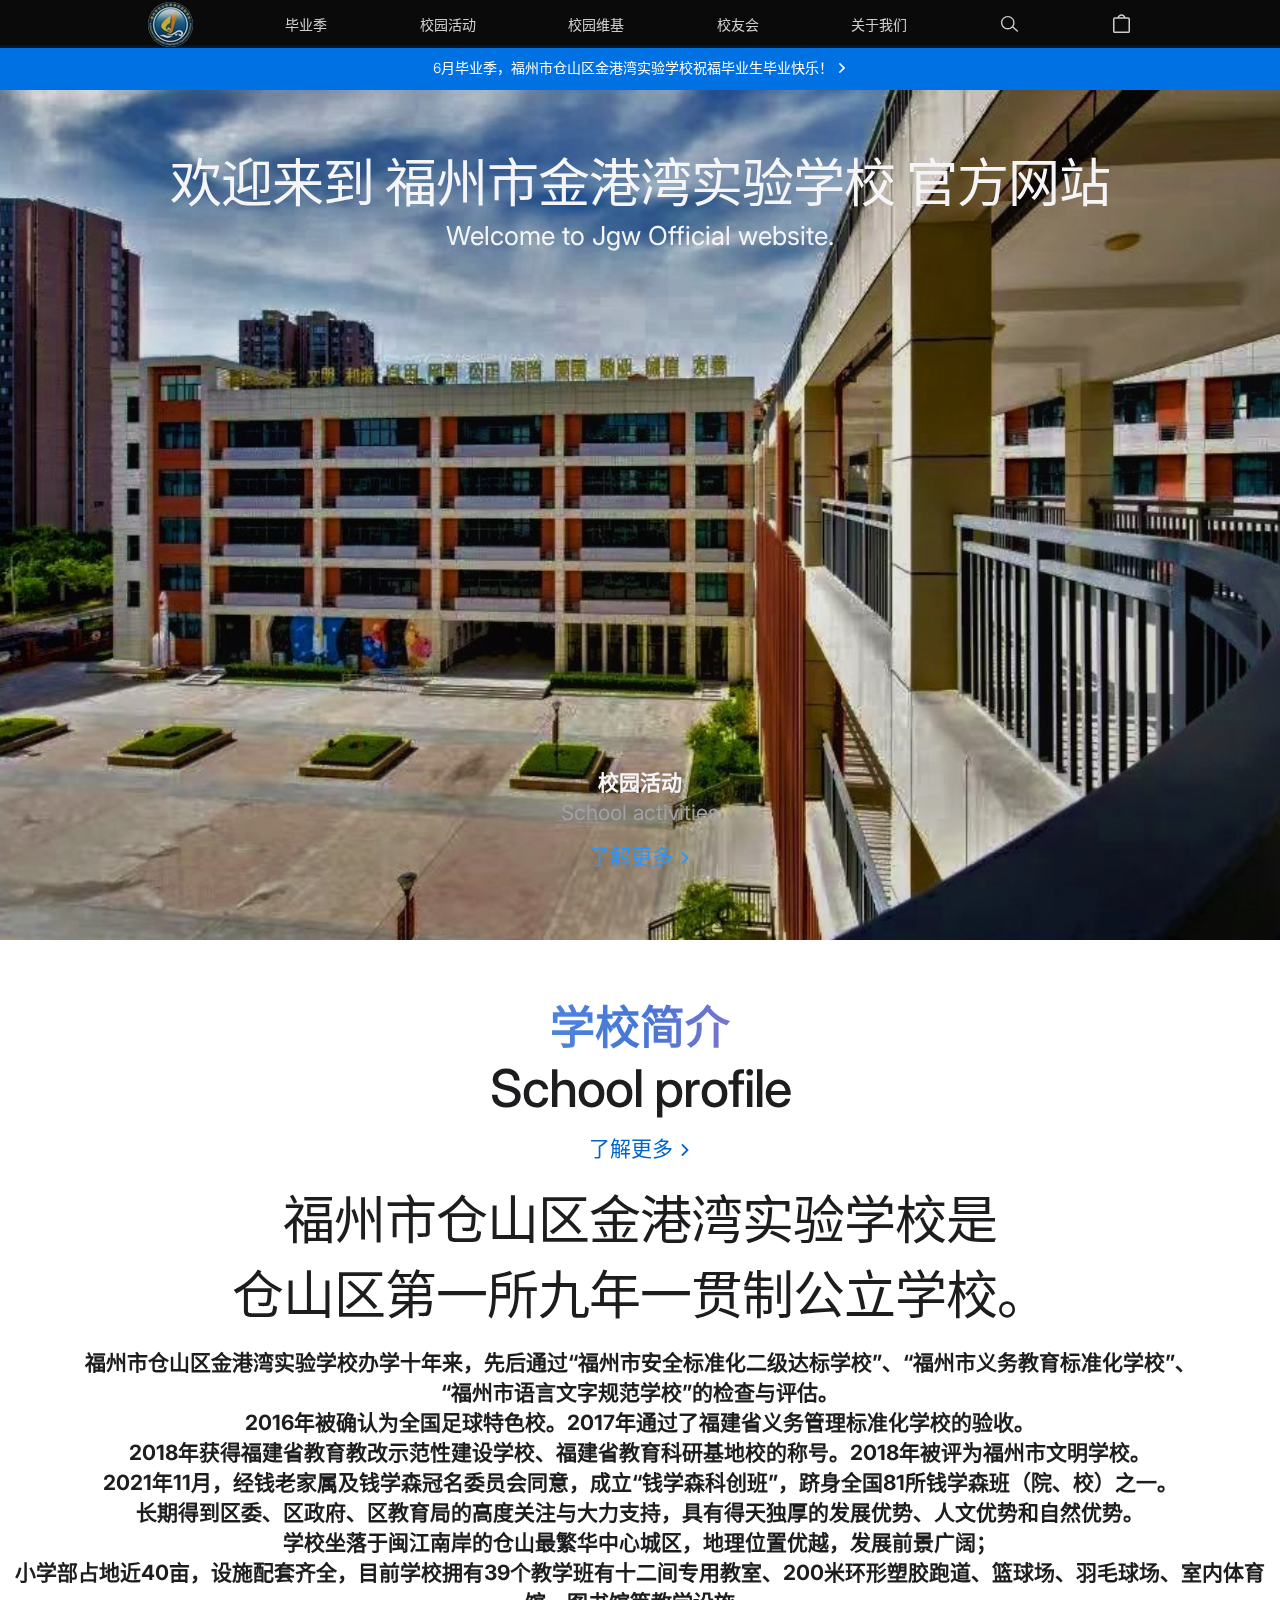
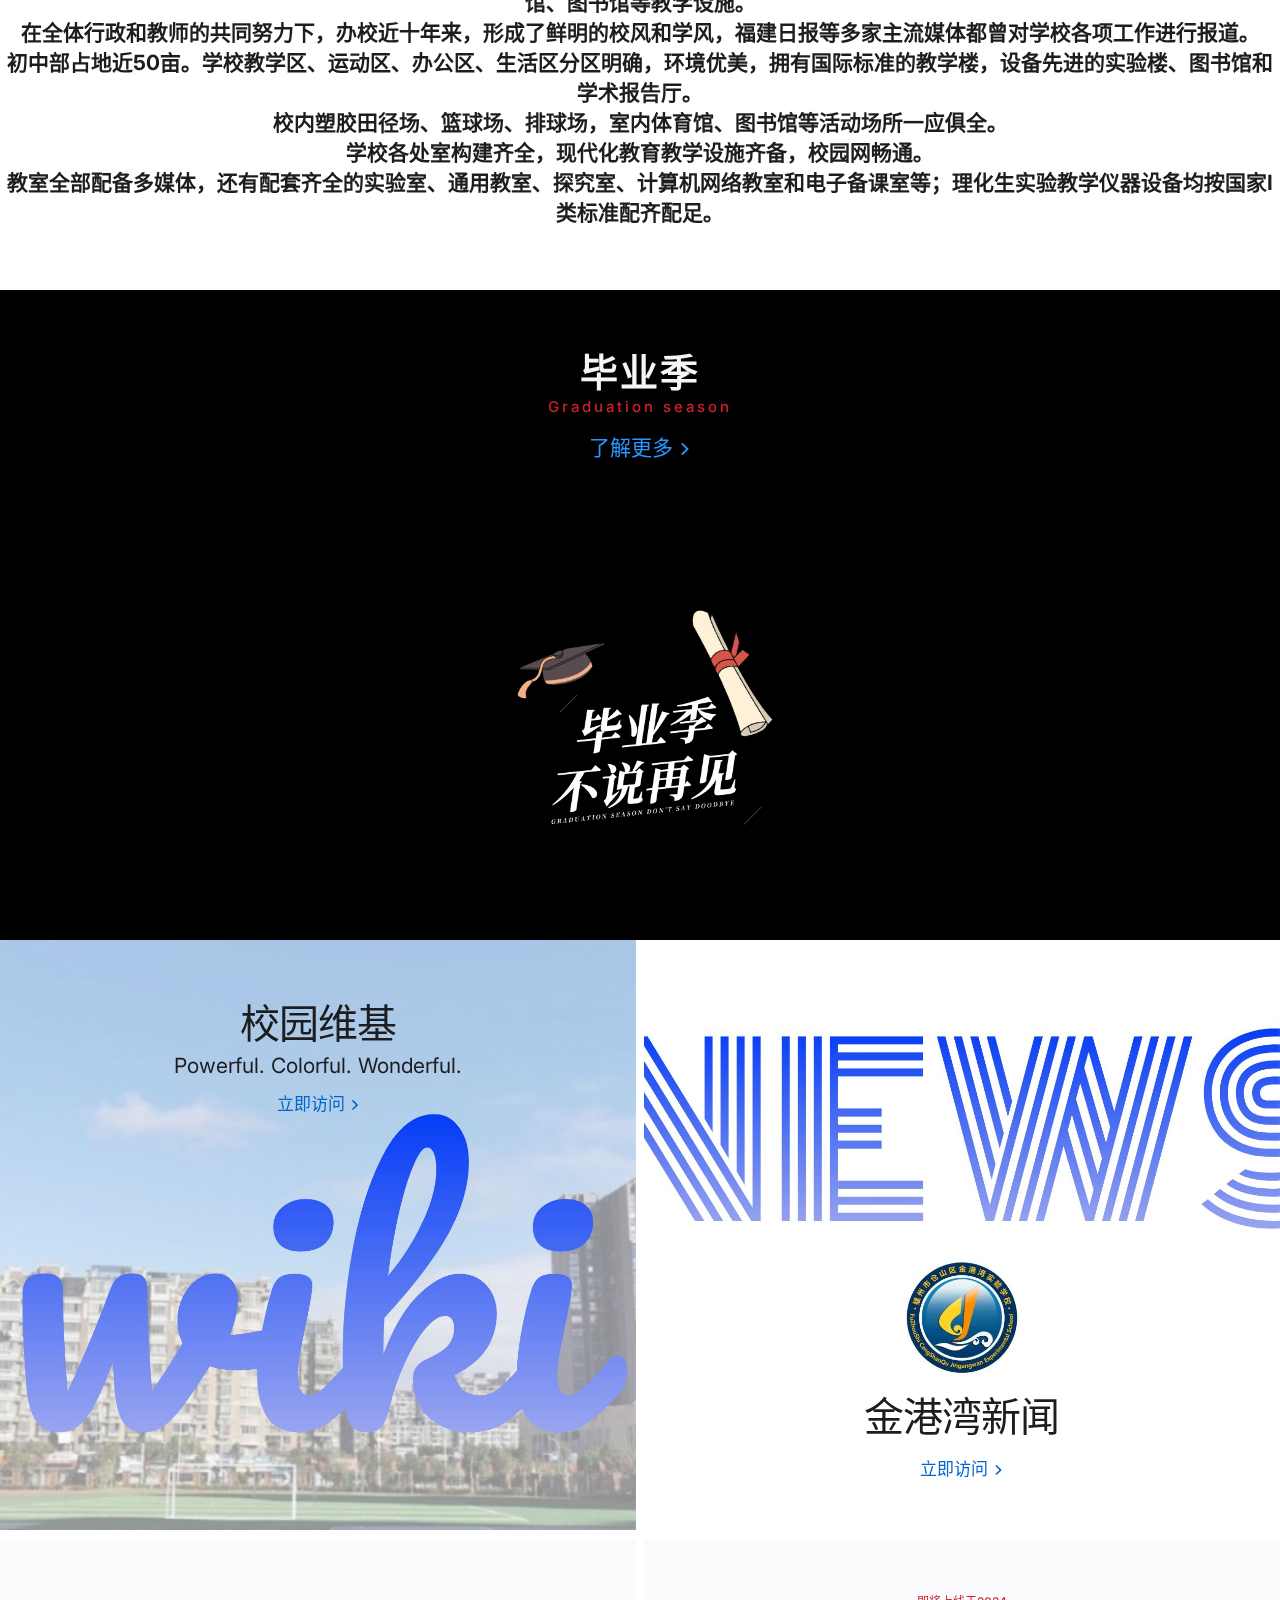
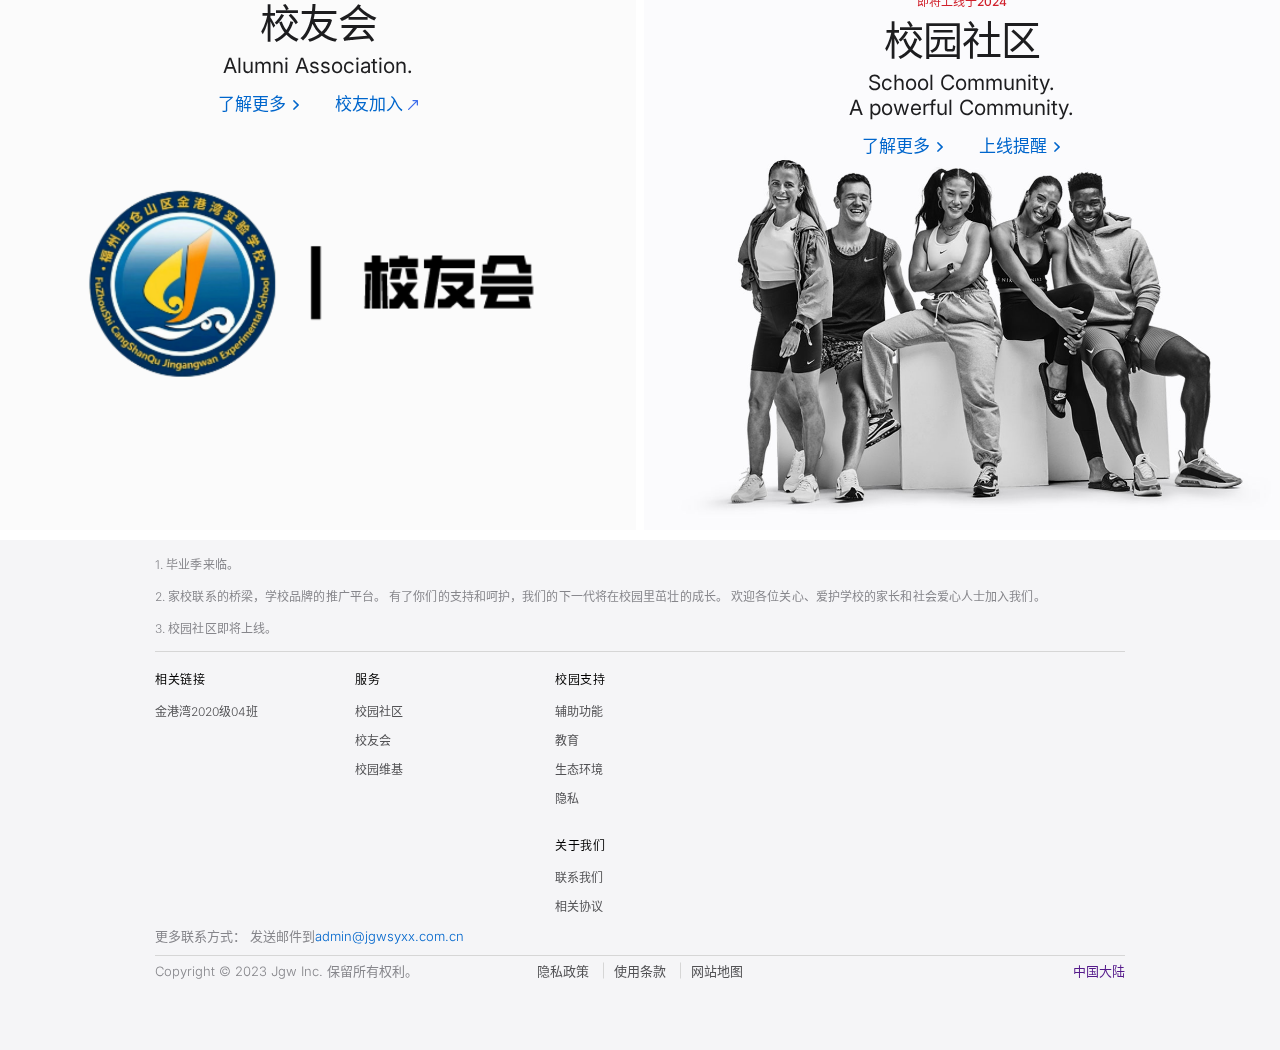
==== index.html @ 673ab04c "Update index.html" ====
<!DOCTYPE html>
<html lang="zh-cn">
  <head>
    <meta charset="UTF-8" />
    <meta http-equiv="X-UA-Compatible" content="IE=edge" />
    <meta name="viewport" content="width=device-width, initial-scale=1.0" />
    <link href="https://fonts.googleapis.com/css2?family=Roboto:wght@300;400;500;700&display=swap" rel="stylesheet"/>
    <link rel="preconnect" href="https://fonts.gstatic.com">
    <link href="https://fonts.googleapis.com/css2?family=Inter:wght@300;400&display=swap" rel="stylesheet">
    <link rel="stylesheet" href="dhl/style.css">
    <link rel="stylesheet" href="style.css" />
    <!-- 导航栏的css -->
    <link rel="stylesheet" href="style1.css">
    <title>福州市金港湾实验学校（中国大陆）- 官方网站</title>
  </head>
  <body>
    <!-- Header -->
    <header>
    <div class="nav-container">
      <nav>
          <ul class="mobile-nav">
              <li>
                  <div class="menu-icon-container">
                      <div class="menu-icon">
                          <span class="line-1"></span>
                          <span class="line-2"></span>
                      </div>
                  </div>
              </li>

              <li>
                  <a href="#" class="link-logo"></a>
              </li>
              <li>
                  <a href="#" class="link-bag"></a>
              </li>
          </ul>

          <ul class="desktop-nav">
              <li>
                  <a href="#" class="link-logo"></a>
              </li>
              <li>
                  <a href="#">毕业季</a>
              </li>
              <li>
                  <a href="#">校园活动</a>
              </li>
              <li>
                  <a href="#">校园维基</a>
              </li>
              <li>
                  <a href="#">校友会</a>
              </li>
              <li>
                  <a href="#">关于我们</a>
              </li>
              <li>
                  <a href="#" class="link-search"></a>
              </li>
              <li>
                  <a href="#" class="link-bag"></a>
              </li>
          </ul>
      </nav>

      <!-- End of navigation menu items -->

      <div class="search-container hide">
          <div class="link-search"></div>
          <div class="search-bar">
              <form action="">
                  <input type="text" placeholder="搜索">
              </form>
          </div>
          <div class="link-close"></div>

          <div class="quick-links">
              <h2>热门搜索</h2>
              <ul>
                  <li>
                      <a href="#">金港湾实验学校</a>
                  </li>
                  <li>
                      <a href="#">校园概览</a>
                  </li>
                  <li>
                      <a href="#">校园维基</a>
                  </li>
              </ul>
          </div>
      </div>


      <div class="mobile-search-container">
          <div class="link-search"></div>
          <div class="search-bar">
              <form action="">
                  <input type="text" placeholder="搜索">
              </form>
          </div>
          <span class="cancel-btn">关闭</span>

          <div class="quick-links">
              <h2>热门搜索</h2>
              <ul>
                  <li>
                      <a href="#">金港湾实验学校</a>
                  </li>
                  <li>
                      <a href="#">校园概览</a>
                  </li>
                  <li>
                      <a href="#">校园维基</a>
                  </li>
              </ul>
          </div>
      </div>
  </div>

  <div class="overlay"></div>
    
  <script src="main.js"></script>
    </header>
    <!--Information -->
    <div class="information">
      <a href="">6月毕业季，福州市仓山区金港湾实验学校祝福毕业生毕业快乐！
        <img src="./svg/right-arrow.svg" alt="" />
      </a>
    </div>

    <!-- Sections -->
    <section class="section1">
      <div
        class="background"
        style="background-image: url(./img/背景.jpg)"
      ></div>

      <div class="top__title">
        <h1>欢迎来到 福州市金港湾实验学校 官方网站</h1>
        <h3>  Welcome to Jgw Official website.</h3>
      </div>

      <div class="bottom__title">
        <h2>校园活动</h2>
        <h2>School activities</h2>
        <div class="top__title--links">
            <a href="">了解更多 <img src="./svg/right-arrow-blue.svg" alt="" /></a>
          </div>
        <h2></h2>
      </div>
    </section>
    <!-- partial -->
      <script  src="/js-css/script.js"></script>

    <section class="section2">

      <div class="top__title">
        <p class="gradient-text">学校简介</p>
        <h1 class="black">School profile</h1>
        <div class="top__title--links">
          <a href="" class="dark-blue"
            >了解更多 <img src="./svg/right-arrow-darkBlue.svg" alt=""
          /></a>
        </div>
        <br>
        <h1 class="black" >福州市仓山区金港湾实验学校是<br>仓山区第一所九年一贯制公立学校。</h1><br>
          <h2 class="black" >福州市仓山区金港湾实验学校办学十年来，先后通过“福州市安全标准化二级达标学校”、“福州市义务教育标准化学校”、<br>“福州市语言文字规范学校”的检查与评估。<br>
          2016年被确认为全国足球特色校。2017年通过了福建省义务管理标准化学校的验收。<br>2018年获得福建省教育教改示范性建设学校、福建省教育科研基地校的称号。2018年被评为福州市文明学校。<br>
          2021年11月，经钱老家属及钱学森冠名委员会同意，成立“钱学森科创班”，跻身全国81所钱学森班（院、校）之一。<br>长期得到区委、区政府、区教育局的高度关注与大力支持，具有得天独厚的发展优势、人文优势和自然优势。<br>
          学校坐落于闽江南岸的仓山最繁华中心城区，地理位置优越，发展前景广阔；<br>
          小学部占地近40亩，设施配套齐全，目前学校拥有39个教学班有十二间专用教室、200米环形塑胶跑道、篮球场、羽毛球场、室内体育馆、图书馆等教学设施。<br>
          在全体行政和教师的共同努力下，办校近十年来，形成了鲜明的校风和学风，福建日报等多家主流媒体都曾对学校各项工作进行报道。<br>
          初中部占地近50亩。学校教学区、运动区、办公区、生活区分区明确，环境优美，拥有国际标准的教学楼，设备先进的实验楼、图书馆和学术报告厅。<br>校内塑胶田径场、篮球场、排球场，室内体育馆、图书馆等活动场所一应俱全。<br>学校各处室构建齐全，现代化教育教学设施齐备，校园网畅通。<br>教室全部配备多媒体，还有配套齐全的实验室、通用教室、探究室、计算机网络教室和电子备课室等；理化生实验教学仪器设备均按国家I类标准配齐配足。


        </h2>
      </div>
    </section>
    <section class="section3">
      <div
        class="background"
        style="background-image: url(./img/s-3.jpeg)"
      ></div>

      <div class="top__title">
        <h1>毕业季</h1>
        <h4>Graduation season</h4>
        <div class="top__title--links">
          <a href=""
            >了解更多 <img src="./svg/right-arrow-blue.svg" alt=""/></a>
          
        </div>
      </div>
    </section>
    <section class="section4">
      <div class="row">
        <div class="section4__item">
          <div
            class="background"
            style="background-image: url(./img/wiki.png)"
          ></div>

          <div class="top__title">
            <h1 class="black">校园维基</h1>
            <h3 class="black">Powerful. Colorful. Wonderful.</h3>
            <div class="top__title--links">
              <a href="" class="dark-blue"
                >立即访问 <img src="./svg/right-arrow-darkBlue.svg" alt=""
              /></a>
            </div>
          </div>
        </div>

        <div class="section4__item">
          <div
            class="background"
            style="background-image: url(./img/s-4.2.png)"
          ></div>

          <div class="top__title">
            <div class="homePod">
              <h1 class="black">金港湾新闻</h1>
              <div class="top__title--links">
                <a href="http://tv.yxgov.top" class="dark-blue"
                  >立即访问 <img src="./svg/right-arrow-darkBlue.svg" alt=""
                /></a>
              </div>
            </div>
          </div>
        </div>
      </div>

      <div class="row">
        <div class="section4__item">
          <div
            class="background one"
            style="background-image: url(./img/s-4.3.png)"
          ></div>

          <div class="top__title">
            <h1 class="black">
              校友会
            </h1>
            <h3 class="black">
              Alumni Association.
            </h3>
            <div class="top__title--links">
              <a href="" class="dark-blue"
                >了解更多 <img src="./svg/right-arrow-darkBlue.svg" alt=""
              /></a>
              <a href="" class="dark-blue"
                >校友加入 <img src="./svg/diagonal-arrow.svg" alt=""
              /></a>
            </div>
          </div>
        </div>

        <div class="section4__item">
          <div
            class="background"
            style="background-image: url(./img/s-4.4.jpg)"
          ></div>

          <div class="top__title">
            <h4>即将上线于2024</h4>
            <h1 class="black">
              校园社区
            </h1>
            <h3 class="black">
              School Community. <br>A powerful Community.
            </h3>
            <div class="top__title--links">
              <a href="" class="dark-blue"
                >了解更多 <img src="./svg/right-arrow-darkBlue.svg" alt=""
              /></a>
              <a href="" class="dark-blue"
                >上线提醒 <img src="./svg/right-arrow-darkBlue.svg" alt=""
              /></a>
            </div>
          </div>
        </div>
      </div>

    <!-- Footer -->
    <footer class="footer">
      <div class="footer__wrapper">
        <ul>
          <li>1. 毕业季来临。</li>
          <li>2. 家校联系的桥梁，学校品牌的推广平台。 有了你们的支持和呵护，我们的下一代将在校园里茁壮的成长。 欢迎各位关心、爱护学校的家长和社会爱心人士加入我们。</li>
          <li>3. 校园社区即将上线。</li>
        </ul>

        <div class="footer__links">
          <div class="footer__links--column">
            <div class="footer__links--column-title">相关链接</div>
            <a href="shanghai2044.yxgov.top">金港湾2020级04班</a>
          </div>

          <div class="footer__links--column">
            <div class="footer__links--column-title">服务</div>
            <a href="">校园社区</a>
            <a href="">校友会</a>
            <a href="">校园维基</a>
          </div>

          <div class="footer__links--column">
            <div class="footer__links--column-title">校园支持</div>
            <a href="">辅助功能</a>
            <a href="">教育</a>
            <a href="">生态环境</a>
            <a href="">隐私</a>
            <div class="footer__links--column-title">关于我们</div>
            <a href="">联系我们</a>
            <a href="">相关协议</a>
          </div>
        </div>

        <div class="footer__more">
          更多联系方式： 发送邮件到<a href="mailto:admin@yxgov.top">admin@jgwsyxx.com.cn</a>
        </div>

        <div class="footer__copyright">
          <p>Copyright © 2023 Jgw Inc. 保留所有权利。</p>
          <a href="">中国大陆</a>

          <div class="links">
            <a href="">隐私政策</a>
            <a href="">使用条款</a>
            <a href="">网站地图</a>
          </div>
        </div>
      </div>
    </footer>
  </body>
</html>
---- style.css ----
:root {
  --greyDark: #333333;
  --greyLight: #d6d6d6;
  --greyLight2: #a1a1a6;
  --white: #f5f5f7;
  --text: #1d1d1f;
  --blue: #0071e3;
  --a: #2997ff; }

* {
  margin: 0;
  padding: 0;
  box-sizing: border-box; }

body {
  font-family: "Roboto", sans-serif;
  font-size: 14px; }

a {
  text-decoration: none;
  font-weight: 300; }
  a:hover {
    text-decoration: underline; }

.black {
  color: var(--text) !important; }

.dark-blue {
  color: #06c !important; }

header {
  width: 100%;
  height: 45px;
  background: rgba(0, 0, 0, 0.8);
  position: fixed;
  top: 0;
  left: 0;
  z-index: 9999;
  backdrop-filter: saturate(180%) blur(20px); }
  header ul {
    height: 100%;
    width: 100%;
    max-width: 1000px;
    margin: auto;
    display: flex;
    align-items: center;
    justify-content: space-between;
    color: var(--greyLight); }
    header ul li {
      cursor: pointer;
      list-style: none; }
      header ul li:hover {
        color: #fff; }
      header ul li img {
        width: 18px;
        height: 18px; }

.information {
  height: 45px;
  width: 100%;
  background: var(--blue);
  text-align: center;
  line-height: 45px;
  margin-top: 45px; }
  .information img {
    width: 10px; }
  .information a {
    color: #fff; }

.information-2 {
  background: #fff;
  color: var(--text);
  margin: 0; }
  .information-2 a {
    color: var(--blue); }

.top__title {
  margin-top: 52px;
  color: var(--white);
  text-align: center;
  z-index: 3; }
  .top__title h1 {
    font-size: 52px;
    font-weight: 500;
    letter-spacing: -1px; }
  .top__title h3 {
    margin-top: 3px;
    font-size: 26px;
    font-weight: 400; }
  .top__title h4 {
    font-size: 15px;
    font-weight: 500;
    letter-spacing: 3px;
    margin-bottom: 15px;
    color: #d01f2a; }
  .top__title--links {
    margin-top: 12px; }
    .top__title--links a {
      font-size: 21px;
      font-weight: 400;
      color: var(--a); }
      .top__title--links a:nth-child(2) {
        margin-left: 30px; }
      .top__title--links a img {
        width: 12px; }

.bottom__title {
  position: absolute;
  left: 50%;
  transform: translateX(-50%);
  bottom: 50px;
  text-align: center;
  z-index: 3; }
  .bottom__title h2 {
    font-size: 21px;
    font-weight: 400;
    line-height: 30px;
    color: var(--greyLight2); }
    .bottom__title h2:nth-child(1) {
      color: var(--white);
      font-weight: 600; }
    .bottom__title h2:nth-child(4) {
      margin-top: 20px; }

      .background {
        position: absolute;
        bottom: 0;
        left: 0;
        width: 100%;
        height: 120%;
        background-size: cover;
        background-position: center;
        z-index: -1; }

  .gradient-text {
    color: transparent;
    -webkit-background-clip: text;
    background-clip: text;
    background-image: linear-gradient(
      90deg,
      #59adba,
      #63a8f2 ,
      #4676d6 ,
      #f66eb7 ,
      #fe5a5f
    );
    font-size: 45px;
    font-weight: 600;
  }


.section1 {
  height: 850px;
  width: 100%;
  position: relative;
  overflow: hidden; }
  .section1 .background {
    top: -13%; }

.section2 {
  height: 950px;
  position: relative;
  width: 100%;
  overflow: hidden; }
  .section2 .background {
    top: -13%; }

.section3 {
  width: 100%;
  height: 650px;
  overflow: hidden;
  position: relative;
  background: #000; }
  .section3 h1 {
    font-size: 38px;
    font-weight: 700;
    letter-spacing: 2px; }
    .section3 h1 img {
      width: 38px; }
  .section3 .background {
    width: 280px;
    height: 450px;
    left: 50%;
    transform: translateX(-50%);
    z-index: 1; }

.section4 {
  width: 100%;
  display: flex;
  flex-direction: column;
  overflow: hidden; }
  .section4 .row {
    width: 100%;
    display: flex;
    align-items: center;
    justify-content: space-between;
    margin-bottom: 10px; }
  .section4__item {
    height: 590px;
    flex: 0.497;
    position: relative;
    overflow: hidden;
    display: flex;
    width: 100%;
    justify-content: center;
    background: #fbfbfb; }
    .section4__item h1 {
      font-size: 40px; }
      .section4__item h1 img {
        width: 30px; }
    .section4__item h3 {
      max-width: 298px;
      font-size: 21px;
      font-weight: 400; }
    .section4__item h4 {
      font-size: 12px;
      letter-spacing: normal;
      margin-bottom: 0; }
    .section4__item a {
      font-size: 17px; }
      .section4__item a img {
        width: 10px; }
    .section4__item .background {
      height: 100%;
      left: 50%;
      transform: translateX(-50%);
      z-index: 2; }
    .section4__item .homePod {
      position: absolute;
      left: 50%;
      transform: translateX(-50%);
      bottom: 50px; }
    .section4__item .one {
      width: 550px;
      height: 350px; }
    .section4__item .subTitle {
      position: absolute;
      bottom: 30px;
      left: 50%;
      transform: translateX(-50%); }
      .section4__item .subTitle a {
        height: 20px;
        width: 110px;
        margin: auto;
        margin-top: 10px;
        color: #000;
        display: flex;
        align-items: center; }
        .section4__item .subTitle a img {
          width: 18px;
          margin-left: 5px; }

.footer {
  width: 100%;
  height: 510px;
  background: var(--white);
  display: flex;
  justify-content: center; }
  .footer__wrapper {
    width: 970px; }
  .footer ul {
    font-size: 12px;
    list-style: none;
    color: #86868b;
    border-bottom: 1px solid var(--greyLight); }
    .footer ul li {
      margin: 15px 0;
      letter-spacing: 0.1px; }
  .footer__links {
    width: 100%;
    display: flex; }
    .footer__links--column {
      width: 200px;
      display: flex;
      flex-direction: column; }
      .footer__links--column-title {
        font-weight: 400;
        font-size: 12px;
        margin-top: 18px;
        margin-bottom: 15px;
        letter-spacing: 0.5px; }
      .footer__links--column a {
        font-size: 12px;
        color: #515154;
        margin-bottom: 12px; }
  .footer__more {
    font-size: 13px;
    color: #86868b;
    padding-bottom: 10px;
    border-bottom: 1px solid var(--greyLight); }
    .footer__more a {
      color: #06c; }
  .footer__copyright {
    width: 100%;
    height: 20px;
    display: flex;
    align-items: center;
    justify-content: space-between;
    font-size: 13px;
    color: #86868b;
    margin-top: 4px;
    position: relative; }
    .footer__copyright .links {
      position: absolute;
      top: 50%;
      left: 50%;
      transform: translate(-50%, -50%); }
      .footer__copyright .links a {
        padding: 0 10px;
        color: #515154;
        border-left: 1px solid var(--greyLight); }
        .footer__copyright .links a:nth-child(1) {
          border: none; }

/*# sourceMappingURL=style.css.map */
---- style1.css ----
*,
*::after,
*::before {
    margin: 0;
    padding: 0;
    box-sizing: border-box;
}

body {
    font-family: "Inter", sans-serif;
    font-weight: 300;
    overflow-y: scroll;
}

/* Desktop Nav */

.nav-container {
    background: rgba(0, 0, 0, 0.8);
    height: 48px;
    z-index: 300;
    position: fixed;
    left: 0;
    top: 0;
    right: 0;
}

.nav-container nav {
    width: 1000px;
    margin: 0 auto;
    padding: 0 8px;
    height: 100%;
}

nav .desktop-nav {
    display: flex;
    justify-content: space-between;
    align-items: center;
    list-style: none;
}

nav .desktop-nav li a {
    color: #fff;
    text-decoration: none;
    font-size: 14px;
    opacity: 0.8;
    transition: opacity 400ms;
}

nav .desktop-nav li a:hover {
    opacity: 1;
}

.link-logo {
    background: url('images/logo.jpg');
    display: block;
    background-position: center;
    height: 45px;
    width: 45px;
    background-repeat: no-repeat;
    /* 圆形 */
    border-radius: 50%;
}

.link-search {
    background: url('images/search-icon.svg');
    display: block;
    background-position: center;
    background-size: 18px;
    height: 44px;
    width: 20px;
    background-repeat: no-repeat;
}

.link-bag {
    background: url('images/bag-icon.svg');
    display: block;
    background-position: center;
    background-size: 17px;
    height: 44px;
    width: 20px;
    background-repeat: no-repeat;
}

.link-close {
    background: url('images/close-icon.svg');
    display: block;
    background-position: center;
    background-size: 17px;
    height: 44px;
    width: 20px;
    background-repeat: no-repeat;
}

/* Search Container */

.search-container.hide {
    opacity: 0;
    pointer-events: none;
}

.search-container {
    width: 60%;
    margin: 0 auto;
    padding: 0 42px;
    position: fixed;
    top: 0;
    left: 0;
    right: 0;
    z-index: 200;
}

.search-container .link-search {
    position: absolute;
    left: 12px;
    opacity: 0.5;
}

.search-container .link-close {
    position: absolute;
    top: 0;
    right: 12px;
    opacity: 0.5;
    cursor: pointer;
    transition: all 400ms;
}

.search-container .link-close:hover {
    opacity: 0.7;
}

.search-container form {
    width: 100%;
    margin: 0 auto;
}

.search-container form input {
    width: 100%;
    height: 44px;
    border: 0;
    outline: none;
    background: transparent;
    color: #fff;
    font-family: "Inter", sans-serif;
    font-size: 17px;
}

/* Overlay */

.overlay.show {
    position: fixed;
    background: rgba(0, 0, 0, 0.48);
    width: 100%;
    height: 100vh;
    left: 0;
    top: 0;
    z-index: 100;
}

/* Quick Links */

.search-container .quick-links {
    background: #fff;
    position: absolute;
    left: 0;
    right: 0;
    padding: 16px 8px;
    border-radius: 0 0 16px 16px;
}

.search-container .quick-links h2 {
    text-transform: uppercase;
    font-size: 12px;
    color: #6e6e73;
    margin: 0 32px;
    margin-top: 10px;
}

.search-container .quick-links ul {
    list-style: none;
    margin-top: 12px;
}

.search-container .quick-links ul li a {
    display: inline-block;
    width: 100%;
    padding: 8px 50px;
    font-size: 14px;
    color: #1d1d1f;
    text-decoration: none;
    font-weight: 400;
}

.search-container .quick-links ul li a:hover {
    background: #f5f5f5;
    color: #2997ff;
}

/* Desktop Nav Animation */

.desktop-nav li {
    transition: all 400ms ease;
}

.desktop-nav.hide li {
    opacity: 0;
    transform: scale(0.8);
    pointer-events: none;
}

/* Overlay Animation */

.overlay {
    transition: all 400ms ease;
}

/* Navigation Menu Items Transition Delay */

.desktop-nav li:nth-of-type(1),
.desktop-nav.hide li:nth-of-type(10) {
    transition-delay: 0ms;
}

.desktop-nav li:nth-of-type(2),
.desktop-nav.hide li:nth-of-type(9) {
    transition-delay: 30ms;
}

.desktop-nav li:nth-of-type(3),
.desktop-nav.hide li:nth-of-type(8) {
    transition-delay: 60ms;
}

.desktop-nav li:nth-of-type(4),
.desktop-nav.hide li:nth-of-type(7) {
    transition-delay: 90ms;
}

.desktop-nav li:nth-of-type(5),
.desktop-nav.hide li:nth-of-type(6) {
    transition-delay: 120ms;
}

.desktop-nav li:nth-of-type(6),
.desktop-nav.hide li:nth-of-type(5) {
    transition-delay: 150ms;
}

.desktop-nav li:nth-of-type(7),
.desktop-nav.hide li:nth-of-type(4) {
    transition-delay: 180ms;
}

.desktop-nav li:nth-of-type(8),
.desktop-nav.hide li:nth-of-type(3) {
    transition-delay: 210ms;
}

.desktop-nav li:nth-of-type(9),
.desktop-nav.hide li:nth-of-type(2) {
    transition-delay: 240ms;
}

.desktop-nav li:nth-of-type(10),
.desktop-nav.hide li:nth-of-type(1) {
    transition-delay: 270ms;
}

/* Search Container Animation */

.search-container form,
.search-container .link-search {
    opacity: 1;
    transform: translateX(0);
    transition: all 400ms ease;
    transition-delay: 300ms;
}

.search-container.hide form,
.search-container.hide .link-search {
    opacity: 0;
    transform: translateX(50px);
}

.search-container .link-search {
    opacity: 0.6;
}

.search-container.hide .link-close {
    opacity: 0;
}

.search-container .link-close {
    opacity: 0.5;
    transition: all 400ms ease;
    transition-delay: 400ms;
}

.search-container.hide .quick-links h2 {
    opacity: 0;
    transform: translateX(50px);
}

.search-container .quick-links h2 {
    opacity: 1;
    transform: translateX(0);
    transition: all 400ms ease;
    transition-delay: 100ms;
}

.search-container.hide .quick-links ul li {
    transform: translateX(60px);
    opacity: 0;
}

.search-container .quick-links ul li {
    opacity: 1;
    transform: translateX(0);
    transition: all 400ms ease;
}

.search-container .quick-links ul li:nth-of-type(1) {
    transition-delay: 120ms;
} 

.search-container .quick-links ul li:nth-of-type(2) {
    transition-delay: 140ms;
} 

.search-container .quick-links ul li:nth-of-type(3) {
    transition-delay: 160ms;
} 

.search-container .quick-links ul li:nth-of-type(4) {
    transition-delay: 180ms;
} 

.search-container .quick-links ul li:nth-of-type(5) {
    transition-delay: 200ms;
} 


/* Hidden Items */

.mobile-nav,
.mobile-search-container {
    display: none;
}


/* Media Queries */

@media (max-width: 1100px) {
    .nav-container nav {
        width: 100%;
        padding: 0 32px;
    }
}

@media (max-width: 768px) {
    .nav-container .desktop-nav {
        flex-direction: column;
        position: fixed;
        top: 0;
        left: 0;
        width: 100%;
        height: 0vh;
        background: #000;
        justify-content: start;
        overflow: hidden;
        z-index: -1;
        transition: all 1000ms ease;
    }

    .nav-container.active .desktop-nav {
        height: 100vh;
    }

    .nav-container .desktop-nav li {
        width: 100%;
        padding: 0 32px;
    }

    .nav-container .desktop-nav li:first-child {
        margin-top: 120px;
    }

    .nav-container .desktop-nav .link-logo,
    .nav-container .desktop-nav .link-search,
    .nav-container .desktop-nav .link-bag {
        display: none;
    }

    .nav-container .desktop-nav li a {
        padding: 16px 0;
        display: inline-block;
        border-bottom: 1px solid #616161;
        width: 100%;
        font-size: 17px;
        transform: translateY(-80px);
        opacity: 0;
        transition: all 700ms ease;
    }

    .nav-container.active .desktop-nav li a {
        transform: translateY(0);
        opacity: 1;
    }

    /* Mobile Nav */

    nav .mobile-nav {
        display: flex;
        width: 100%;
        justify-content: space-between;
        list-style: none;
    }

    nav .menu-icon-container {
        width: 20px;
        height: 44px;
        display: flex;
        align-items: center;
        cursor: pointer;
    }

    nav .menu-icon {
        position: relative;
        width: 100%;
    }

    nav .menu-icon .line-1,
    nav .menu-icon .line-2 {
        position: absolute;
        height: 1px;
        width: 100%;
        background: #fff;
        transition-property: transform, top;
        transition-delay: 0ms, 160ms;
        transition-duration: 200ms;
    }

    nav .menu-icon .line-1 {
        top: -4px;
    }

    nav .menu-icon .line-2 {
        top: 4px;
    }

    .nav-container.active nav .menu-icon-container .menu-icon .line-1 {
        top: 0;
        transform: rotateZ(45deg);
        transition-property: top, transform;
        transition-delay: 0ms, 160ms;
        transition-duration: 200ms;
    }

    .nav-container.active nav .menu-icon-container .menu-icon .line-2 {
        top: 0;
        transform: rotateZ(-45deg);
        transition-property: top, transform;
        transition-delay: 0ms, 160ms;
        transition-duration: 200ms;
    }

    /* Bag Icon Animation */

    .nav-container.active .mobile-nav .link-bag {
        transform: translateY(8px);
        opacity: 0;
        pointer-events: none;
    }

    .nav-container .mobile-nav .link-bag {
        transition: all 1000ms ease;
    }



    /* Search Box */

    .mobile-search-container input {
        width: 100%;
        padding: 12px 36px;
        font-family: "Inter", sans-serif;
        font-size: 17px;
        background: #1b1b1b;
        border: 0;
        color: #fff;
        border-radius: 8px;
        outline: none;
    }

    .mobile-search-container {
        position: relative;
        padding: 0 16px;
        margin-top: -30px;
        border-bottom: 1px solid #616161;
        display: flex;
        padding-bottom: 16px;
        align-items: center;
        transform: rotateX(90deg);
        opacity: 0;
        transition: all 600ms ease;
    }

    .nav-container.active .mobile-search-container {
        transform: rotateX(0deg);
        margin-top: 10px;
        opacity: 1;
    }

    .mobile-search-container .link-search {
        position: absolute;
        left: 24px;
        opacity: .5;
        background-size: 15px;
    }

    /* Nav Move Up */

    .nav-container nav.move-up {
        margin-top: -40px;
    }

    /* Cancel Button */

    .mobile-search-container .cancel-btn {
        color: #2997ff;
        font-size: 17px;
        font-weight: 400;
        cursor: pointer;
        width: 0px;
        overflow: hidden;
        transition: all 400ms ease;
    }

    .mobile-search-container .search-bar.active + .cancel-btn {
        padding: 0 16px;
        width: 74px;
    }

    .mobile-search-container .search-bar {
        flex: 1;
    }

    /* Desktop Nav Move Down */

    nav .desktop-nav.move-down li:first-child {
        margin-top: 150px;
    }

    nav .desktop-nav.move-down li {
        opacity: 0;
        pointer-events: none;
    }

    
    /* Quick Links */

    .mobile-search-container .search-bar.active ~ .quick-links {
        top: 80px;
        opacity: 1;
        pointer-events: auto;
        transition-delay: 40ms;
    }

    .mobile-search-container .quick-links {
        position: absolute;
        left: 0;
        right: 0;
        padding: 0 32px;
        opacity: 0;
        pointer-events: none;
        top: 10px;
        transition: all 400ms ease;
    }

    .mobile-search-container .quick-links ul {
        list-style: none;
    }

    .mobile-search-container .quick-links h2 {
        color: #86868b;
        font-size: 12px;
        text-transform: uppercase;
        font-weight: 400;
    }

    .mobile-search-container .quick-links ul li a {
        padding: 16px 0;
        display: inline-block;
        text-decoration: none;
        color: #fff;
        font-size: 14px;
        font-weight: 400;
        border-bottom: 1px solid #616161;
        width: 100%;
    }

    .mobile-search-container .quick-links ul li a:hover {
        color: #2997ff;
    }

    /* Nav Animation */

    .nav-container nav {
        transition: all 400ms ease;
    }
}


input,
div,
span,
a {
    -webkit-tap-highlight-color: rgba(0, 0, 0, 0);
}
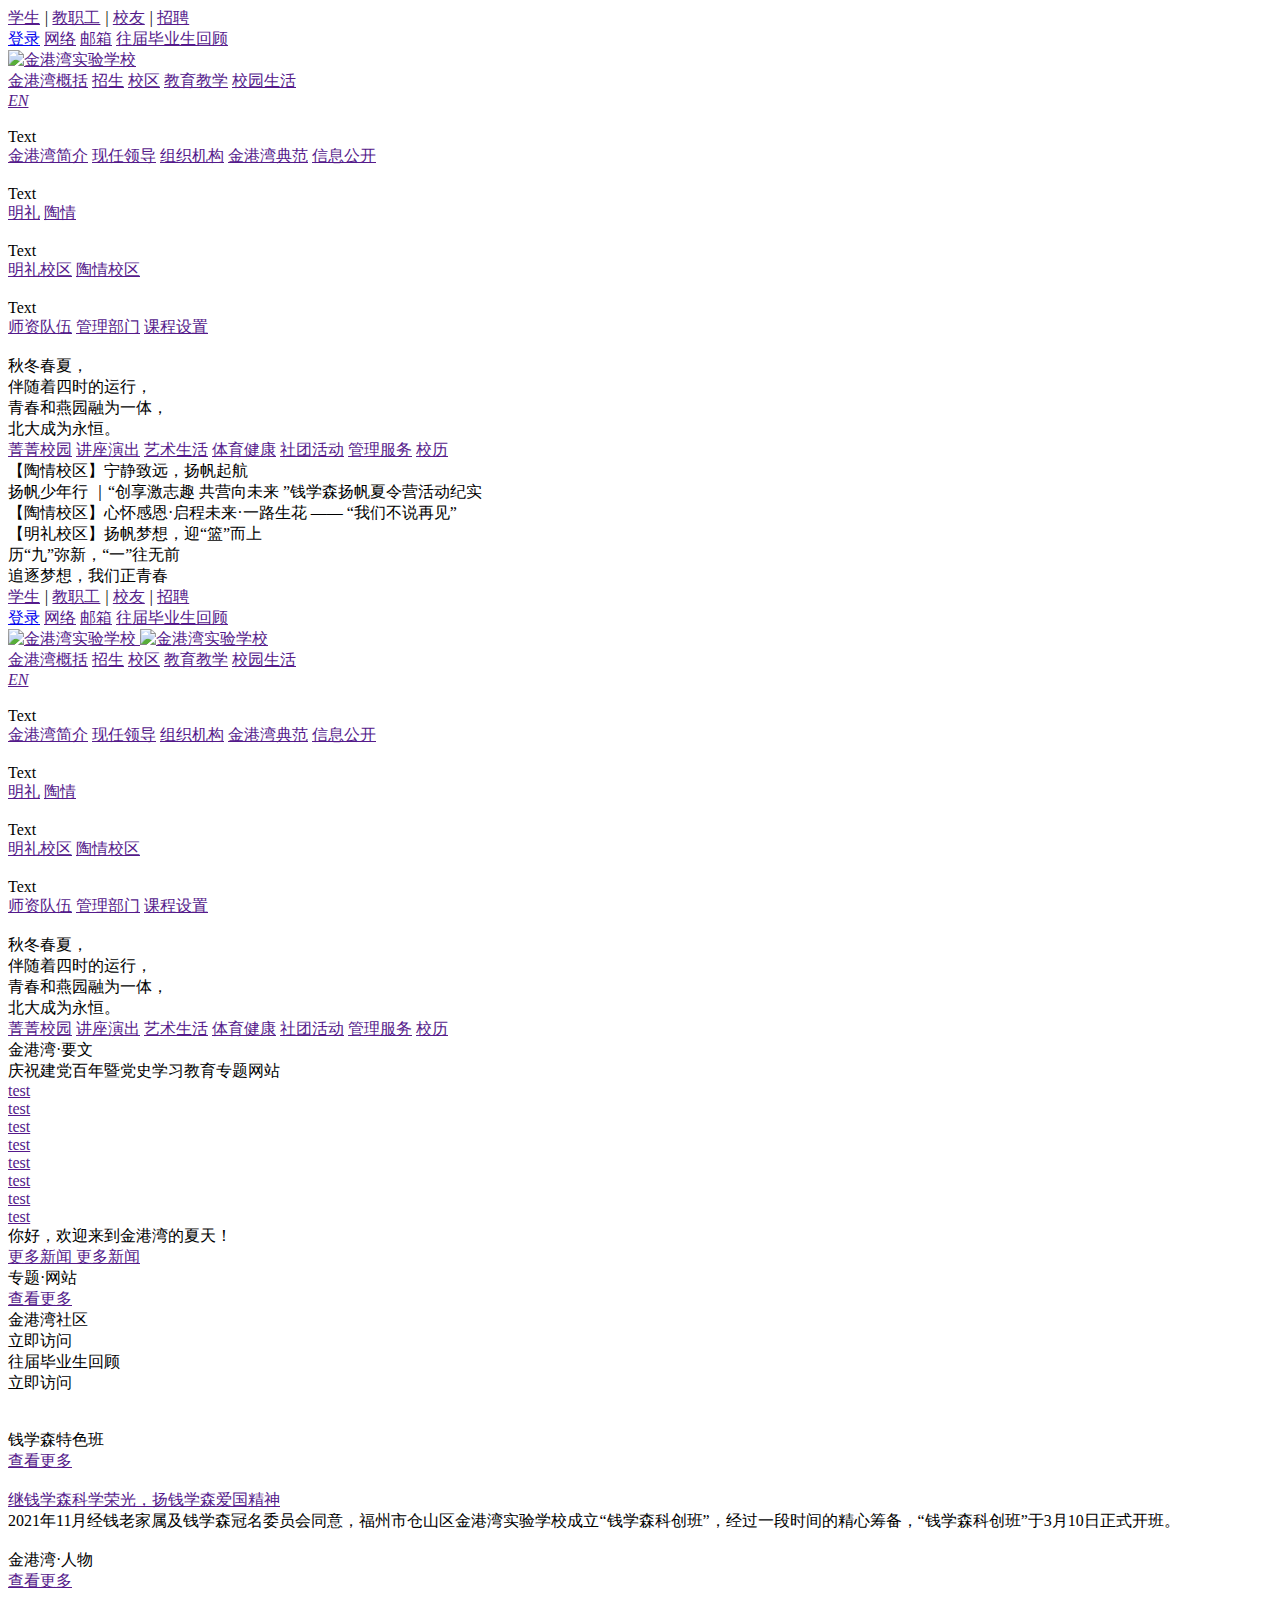
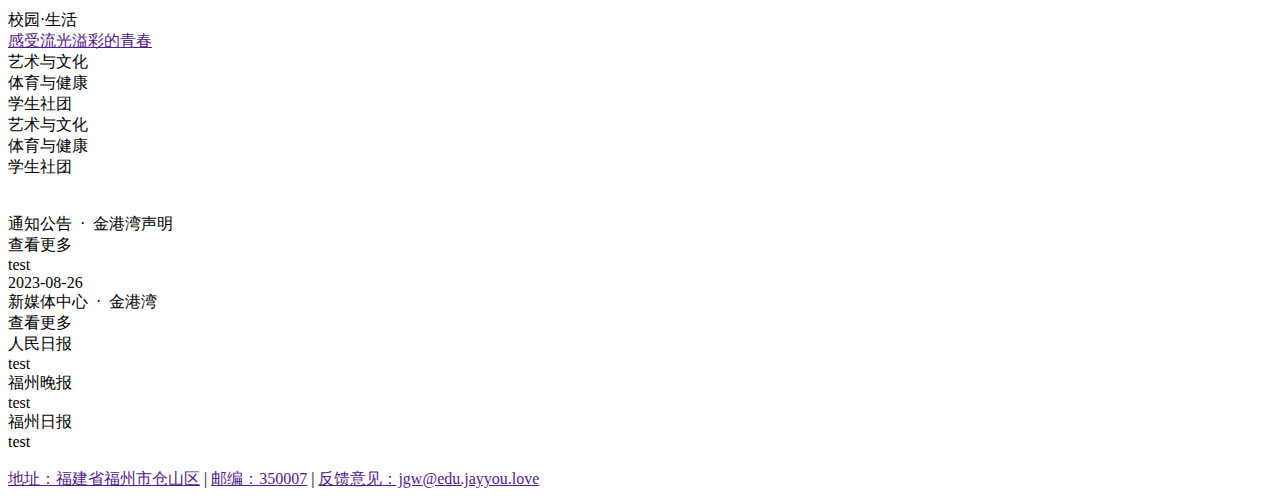
==== commit 75649b6b: "Add files via upload" ====
--- a/index.html
+++ b/index.html
@@ -1,336 +1,677 @@
 <!DOCTYPE html>
-<html lang="zh-cn">
+<html lang="en">
   <head>
     <meta charset="UTF-8" />
     <meta http-equiv="X-UA-Compatible" content="IE=edge" />
-    <meta name="viewport" content="width=device-width, initial-scale=1.0" />
-    <link href="https://fonts.googleapis.com/css2?family=Roboto:wght@300;400;500;700&display=swap" rel="stylesheet"/>
-    <link rel="preconnect" href="https://fonts.gstatic.com">
-    <link href="https://fonts.googleapis.com/css2?family=Inter:wght@300;400&display=swap" rel="stylesheet">
-    <link rel="stylesheet" href="dhl/style.css">
-    <link rel="stylesheet" href="style.css" />
-    <!-- 导航栏的css -->
-    <link rel="stylesheet" href="style1.css">
-    <title>福州市金港湾实验学校（中国大陆）- 官方网站</title>
+    <meta
+      name="viewport"
+      content="width=device-width,initial-scale=1,user-scalable=no"
+    />
+    <title>福州市仓山区金港湾实验学校</title>
+    <link rel="stylesheet" href="lib/normalize.css" />
+    <link rel="stylesheet" href="css/font.css" />
+    <link rel="stylesheet" href="lib/slick/slick.css" />
+    <link rel="stylesheet" href="css/index.css" />
+    <link rel="stylesheet" href="css/ismedia.css" />
   </head>
-  <body>
-    <!-- Header -->
-    <header>
-    <div class="nav-container">
-      <nav>
-          <ul class="mobile-nav">
-              <li>
-                  <div class="menu-icon-container">
-                      <div class="menu-icon">
-                          <span class="line-1"></span>
-                          <span class="line-2"></span>
-                      </div>
-                  </div>
-              </li>
 
-              <li>
-                  <a href="#" class="link-logo"></a>
-              </li>
-              <li>
-                  <a href="#" class="link-bag"></a>
-              </li>
-          </ul>
-
-          <ul class="desktop-nav">
-              <li>
-                  <a href="#" class="link-logo"></a>
-              </li>
-              <li>
-                  <a href="#">毕业季</a>
-              </li>
-              <li>
-                  <a href="#">校园活动</a>
-              </li>
-              <li>
-                  <a href="#">校园维基</a>
-              </li>
-              <li>
-                  <a href="#">校友会</a>
-              </li>
-              <li>
-                  <a href="#">关于我们</a>
-              </li>
-              <li>
-                  <a href="#" class="link-search"></a>
-              </li>
-              <li>
-                  <a href="#" class="link-bag"></a>
-              </li>
-          </ul>
-      </nav>
-
-      <!-- End of navigation menu items -->
-
-      <div class="search-container hide">
-          <div class="link-search"></div>
-          <div class="search-bar">
-              <form action="">
-                  <input type="text" placeholder="搜索">
-              </form>
-          </div>
-          <div class="link-close"></div>
-
-          <div class="quick-links">
-              <h2>热门搜索</h2>
-              <ul>
-                  <li>
-                      <a href="#">金港湾实验学校</a>
-                  </li>
-                  <li>
-                      <a href="#">校园概览</a>
-                  </li>
-                  <li>
-                      <a href="#">校园维基</a>
-                  </li>
-              </ul>
-          </div>
-      </div>
-
-
-      <div class="mobile-search-container">
-          <div class="link-search"></div>
-          <div class="search-bar">
-              <form action="">
-                  <input type="text" placeholder="搜索">
-              </form>
-          </div>
-          <span class="cancel-btn">关闭</span>
-
-          <div class="quick-links">
-              <h2>热门搜索</h2>
-              <ul>
-                  <li>
-                      <a href="#">金港湾实验学校</a>
-                  </li>
-                  <li>
-                      <a href="#">校园概览</a>
-                  </li>
-                  <li>
-                      <a href="#">校园维基</a>
-                  </li>
-              </ul>
-          </div>
-      </div>
-  </div>
-
-  <div class="overlay"></div>
-    
-  <script src="main.js"></script>
-    </header>
-    <!--Information -->
-    <div class="information">
-      <a href="">6月毕业季，福州市仓山区金港湾实验学校祝福毕业生毕业快乐！
-        <img src="./svg/right-arrow.svg" alt="" />
-      </a>
+  <body class="body">
+    <div class="explore">
+      <i></i>
     </div>
 
-    <!-- Sections -->
-    <section class="section1">
-      <div
-        class="background"
-        style="background-image: url(./img/背景.jpg)"
-      ></div>
+    <div class="body_home">
+      <!-- 导航栏部分 -->
+      <header>
+        <div class="d1">
+          <div class="d1_main">
+            <div class="star">
+              <a href="">学生</a>
+              <i>|</i>
+              <a href="">教职工</a>
+              <i>|</i>
+              <a href="">校友</a>
+              <i>|</i>
+              <a href="">招聘</a>
+            </div>
+            <div class="end">
+              <a href="./login/">登录</a>
+              <a href="">网络</a>
+              <a href="">邮箱</a>
+              <a href="">往届毕业生回顾</a>
+            </div>
+          </div>
+        </div>
+        <div class="d2">
+          <div class="d2_main">
+            <div class="nav_logo">
+              <a href=""><img src="images/logo.png" alt="金港湾实验学校" /></a>
+            </div>
+            <div class="nav_main">
+              <a href="">金港湾概括</a>
+              <a href="">招生</a>
+              <a href="">校区</a>
+              <a href="">教育教学</a>
+              <a href="">校园生活</a>
+            </div>
+            <div class="nav_tools">
+              <div class="lang">
+                <a href="" class="nav_EN">
+                  <i>EN</i>
+                </a>
+              </div>
+              <div class="menu">
+                <i></i>
+                <i></i>
+                <i></i>
+              </div>
+            </div>
+            <div class="nav_child">
+              <div class="item">
+                <div class="item_l">
+                  <div class="pic">
+                    <img src="images/item_1.jpg" alt="" />
+                  </div>
+                  <div class="txt">
+                    Text
+                  </div>
+                </div>
+                <div class="item_r">
+                  <a href="">金港湾简介</a>
+                  <a href="">现任领导</a>
+                  <a href="">组织机构</a>
+                  <a href="">金港湾典范</a>
+                  <a href="">信息公开</a>
+                </div>
+              </div>
+              <div class="item">
+                <div class="item_l">
+                  <div class="pic">
+                    <img src="images/item_2.jpg" alt="" />
+                  </div>
+                  <div class="txt">
+                    Text
+                  </div>
+                </div>
+                <div class="item_r">
+                  <a href="">明礼</a>
+                  <a href="">陶情</a>
+                </div>
+              </div>
+              <div class="item">
+                <div class="item_l">
+                  <div class="pic">
+                    <img src="images/item_3.png" alt="" />
+                  </div>
+                  <div class="txt">
+                    Text
+                  </div>
+                </div>
+                <div class="item_r">
+                  <a href="">明礼校区</a>
+                  <a href="">陶情校区</a>
+                </div>
+              </div>
+              <div class="item">
+                <div class="item_l">
+                  <div class="pic">
+                    <img src="images/item_4.jpg" alt="" />
+                  </div>
+                  <div class="txt">
+                    Text
+                  </div>
+                </div>
+                <div class="item_r">
+                  <a href="">师资队伍</a>
+                  <a href="">管理部门</a>
+                  <a href="">课程设置</a>
+                </div>
+              </div>
+              <div class="item">
+                <div class="item_l">
+                  <div class="pic">
+                    <img src="images/item_7.jpg" alt="" />
+                  </div>
+                  <div class="txt">
+                    秋冬春夏，<br />
+                    伴随着四时的运行，<br />
+                    青春和燕园融为一体，<br />
+                    北大成为永恒。
+                  </div>
+                </div>
+                <div class="item_r">
+                  <a href="">菁菁校园</a>
+                  <a href="">讲座演出</a>
+                  <a href="">艺术生活</a>
+                  <a href="">体育健康</a>
+                  <a href="">社团活动</a>
+                  <a href="">管理服务</a>
+                  <a href="">校历</a>
+                </div>
+              </div>
+            </div>
+          </div>
+        </div>
+      </header>
+      <!-- banner部分 -->
+      <div class="banner">
+        <div class="slick">
+          <div class="d1">
+            <a href="https://mp.weixin.qq.com/s/m7sd1nEajCzVnOTNea8eaQ"></a>
+            <span
+              >【陶情校区】宁静致远，扬帆起航</span
+            >
+            <div class="banner_footer"></div>
+            <i class="iconfont icon-youjiantou"></i>
+          </div>
+          <div class="d2">
+            <a href="https://mp.weixin.qq.com/s/6bJhuEEMruK32eR57wNRCg"> </a>
+            <span
+              >扬帆少年行 ｜“创享激志趣 共营向未来 ”钱学森扬帆夏令营活动纪实</span
+            >
+            <div class="banner_footer"></div>
+            <i class="iconfont icon-youjiantou"></i>
+          </div>
+          <div class="d3">
+            <a href="https://mp.weixin.qq.com/s/HffVBUKhCwAP5W2IKOSMAQ"> </a>
+            <span
+              >【陶情校区】心怀感恩·启程未来·一路生花 —— “我们不说再见”</span
+            >
+            <div class="banner_footer"></div>
+            <i class="iconfont icon-youjiantou"></i>
+          </div>
+          <div class="d4">
+            <a href="https://mp.weixin.qq.com/s/GKL0d3X4YtSOHl0w-zO6cw"> </a>
+            <span
+              >【明礼校区】扬帆梦想，迎“篮”而上</span
+            >
+            <div class="banner_footer"></div>
+            <i class="iconfont icon-youjiantou"></i>
+          </div>
+          <div class="d5">
+            <a href="https://mp.weixin.qq.com/s/q83boIajBwWcac35PsujAw"> </a>
+            <span
+              >历“九”弥新，“一”往无前</span
+            >
+            <div class="banner_footer"></div>
+            <i class="iconfont icon-youjiantou"></i>
+          </div>
+          <div class="d6">
+            <a href="https://mp.weixin.qq.com/s/sqUqecuZc9HhKoOH7FxSSw"> </a>
+            <span
+              >追逐梦想，我们正青春</span
+            >
+            <div class="banner_footer"></div>
+            <i class="iconfont icon-youjiantou"></i>
+          </div>
+        </div>
+      </div>
+    </div>
 
-      <div class="top__title">
-        <h1>欢迎来到 福州市金港湾实验学校 官方网站</h1>
-        <h3>  Welcome to Jgw Official website.</h3>
+    <div class="body_main">
+      <div class="main_header">
+        <header>
+          <div class="d1">
+            <div class="d1_main">
+              <div class="star">
+                <a href="">学生</a>
+                <i>|</i>
+                <a href="">教职工</a>
+                <i>|</i>
+                <a href="">校友</a>
+                <i>|</i>
+                <a href="">招聘</a>
+              </div>
+              <div class="end">
+                <a href="./login/">登录</a>
+              <a href="">网络</a>
+              <a href="">邮箱</a>
+              <a href="">往届毕业生回顾</a>
+              </div>
+            </div>
+          </div>
+          <div class="d2">
+            <div class="d2_main">
+              <div class="nav_logo">
+                <a href="">
+                  <img src="images/logo_2.png" alt="金港湾实验学校" />
+                  <img src="images/logo.png" alt="金港湾实验学校" />
+                </a>
+              </div>
+              <div class="nav_main">
+                <a href="">金港湾概括</a>
+                <a href="">招生</a>
+                <a href="">校区</a>
+                <a href="">教育教学</a>
+                <a href="">校园生活</a>
+              </div>
+              <div class="nav_tools">
+                <div class="lang">
+                  <a href="" class="nav_EN">
+                    <i>EN</i>
+                  </a>
+                </div>
+                <div class="menu">
+                  <i></i>
+                  <i></i>
+                  <i></i>
+                </div>
+              </div>
+              <div class="nav_child">
+                <div class="item">
+                  <div class="item_l">
+                    <div class="pic">
+                      <img src="images/item_1.jpg" alt="" />
+                    </div>
+                    <div class="txt">
+                      Text
+                    </div>
+                  </div>
+                  <div class="item_r">
+                    <a href="">金港湾简介</a>
+                    <a href="">现任领导</a>
+                    <a href="">组织机构</a>
+                    <a href="">金港湾典范</a>
+                    <a href="">信息公开</a>
+                  </div>
+                </div>
+                <div class="item">
+                  <div class="item_l">
+                    <div class="pic">
+                      <img src="images/item_2.jpg" alt="" />
+                    </div>
+                    <div class="txt">
+                      Text
+                    </div>
+                  </div>
+                  <div class="item_r">
+                    <a href="">明礼</a>
+                    <a href="">陶情</a>
+                  </div>
+                </div>
+                <div class="item">
+                  <div class="item_l">
+                    <div class="pic">
+                      <img src="images/item_3.png" alt="" />
+                    </div>
+                    <div class="txt">
+                      Text
+                    </div>
+                  </div>
+                  <div class="item_r">
+                    <a href="">明礼校区</a>
+                    <a href="">陶情校区</a>
+                  </div>
+                </div>
+                <div class="item">
+                  <div class="item_l">
+                    <div class="pic">
+                      <img src="images/item_4.jpg" alt="" />
+                    </div>
+                    <div class="txt">
+                      Text
+                    </div>
+                  </div>
+                  <div class="item_r">
+                    <a href="">师资队伍</a>
+                    <a href="">管理部门</a>
+                    <a href="">课程设置</a>
+                  </div>
+                </div>
+                <div class="item">
+                  <div class="item_l">
+                    <div class="pic">
+                      <img src="images/item_7.jpg" alt="" />
+                    </div>
+                    <div class="txt">
+                      秋冬春夏，<br />
+                      伴随着四时的运行，<br />
+                      青春和燕园融为一体，<br />
+                      北大成为永恒。
+                    </div>
+                  </div>
+                  <div class="item_r">
+                    <a href="">菁菁校园</a>
+                    <a href="">讲座演出</a>
+                    <a href="">艺术生活</a>
+                    <a href="">体育健康</a>
+                    <a href="">社团活动</a>
+                    <a href="">管理服务</a>
+                    <a href="">校历</a>
+                  </div>
+                </div>
+              </div>
+            </div>
+          </div>
+        </header>
       </div>
+      <div class="main_body">
+        <div class="main_1">
+          <div class="block">
+            <div class="title">
+              <div class="title_text">金港湾·要文</div>
+            </div>
+            <div class="content">
+              <div class="content_top">
+                <div class="top_left">
+                  <div class="pic">
+                    <a href=""></a>
+                    <div class="text">庆祝建党百年暨党史学习教育专题网站</div>
+                  </div>
+                </div>
+                <div class="top_right">
+                  <div class="item">
+                    <a href="">
+                      <div class="text">
+                        test
+                      </div>
+                    </a>
+                  </div>
+                  <div class="item">
+                    <a href="">
+                      <div class="text">
+                        test
+                      </div>
+                    </a>
+                  </div>
+                  <div class="item">
+                    <a href="">
+                      <div class="text">
+                        test
+                      </div>
+                    </a>
+                  </div>
+                  <div class="item">
+                    <a href="">
+                      <div class="text">
+                        test
+                      </div>
+                    </a>
+                  </div>
+                </div>
+              </div>
+              <div class="content_bottom">
+                <!-- 这里left和right相反 -->
+                <div class="top_right">
+                  <div class="item">
+                    <a href="">
+                      <div class="text">
+                        test
+                      </div>
+                    </a>
+                  </div>
+                  <div class="item">
+                    <a href="">
+                      <div class="text">
+                        test
+                      </div>
+                    </a>
+                  </div>
+                  <div class="item">
+                    <a href="">
+                      <div class="text">
+                        test
+                      </div>
+                    </a>
+                  </div>
+                  <div class="item">
+                    <a href="">
+                      <div class="text">
+                        test
+                      </div>
+                    </a>
+                  </div>
+                </div>
+                <div class="top_left">
+                  <div class="pic">
+                    <a href=""></a>
+                    <div class="text">你好，欢迎来到金港湾的夏天！</div>
+                  </div>
+                </div>
+              </div>
+            </div>
+            <div class="btns">
+              <a href="" class="more">
+                <i></i>
+                更多新闻
+              </a>
+              <a href="" class="more">
+                <i></i>
+                更多新闻
+              </a>
+            </div>
+          </div>
+        </div>
+        <div class="main_2">
+          <div class="block">
+            <div class="title">
+              <div class="title_text">专题·网站</div>
+              <div>
+                <a href="" class="more">
+                  <i></i>
+                  查看更多
+                </a>
+              </div>
+            </div>
+            <div class="list">
+              <div class="item">
+                <div class="tit">金港湾社区</div>
+                <div class="mo">立即访问</div>
+                <a href=""></a>
+              </div>
+              <div class="item">
+                <div class="tit">往届毕业生回顾</div>
+                <div class="mo">立即访问</div>
+                <a href=""></a>
+              </div>
+              
+            </div>
+          </div>
+        </div>
+        <div class="main_3">
+          <div class="block">
+            <div class="part1">
+              <div class="pic">
+                <div class="slick">
+                  <div>
+                    <a href=""><img src="images/main_3.1.gif" alt="" /></a>
+                  </div>
+                  <div>
+                    <a href=""><img src="images/main_3.2.gif" alt="" /></a>
+                  </div>
+                </div>
+              </div>
+              <div class="title">
+                <div class="title_text">钱学森特色班</div>
+                <a href="" class="more">
+                  <i></i>
+                  查看更多
+                </a>
+              </div>
+              <div class="text">
+                <div class="left">
+                  <img src="images/main_3.3.jpg" alt="" />
+                </div>
+                <div class="right">
+                  <div class="h">
+                    <a href=""
+                      >继钱学森科学荣光，扬钱学森爱国精神</a
+                    >
+                  </div>
+                  <div class="b">
+                    2021年11月经钱老家属及钱学森冠名委员会同意，福州市仓山区金港湾实验学校成立“钱学森科创班”，经过一段时间的精心筹备，“钱学森科创班”于3月10日正式开班。
+                  </div>
+                </div>
+              </div>
+            </div>
+            <div class="part2">
+              <div class="d">
+                <div class="pic">
+                  <img src="images/main_3.4.jpg" alt="" />
+                </div>
+                <div class="title">
+                  <div class="title_text">金港湾·人物</div>
+                  <a href="" class="more">
+                    <i></i>
+                    查看更多
+                  </a>
+                </div>
+              </div>
+              <div class="d">
+                <div class="pic">
+                  <img src="images/main_3.5.jpeg" alt="" />
+                </div>
+              </div>
+            </div>
+          </div>
+        </div>
+        <div class="main_4">
+          <div class="block">
+            <div class="tr">
+              <div class="title">
+                <div class="title_text">校园·生活</div>
+                <a href="" class="more">
+                  <i></i>
+                  感受流光溢彩的青春
+                </a>
+              </div>
+            </div>
+            <div class="tl">
+              <div class="d1">
+                <div class="pic"></div>
+                <div class="h">艺术与文化</div>
+              </div>
+              <div class="d2">
+                <div class="pic"></div>
+                <div class="h">体育与健康</div>
+              </div>
+              <div class="d3">
+                <div class="pic"></div>
+                <div class="h">学生社团</div>
+              </div>
+            </div>
+            <div class="br">
+              <div class="d1">
+                <div class="pic"></div>
+                <div class="h">艺术与文化</div>
+              </div>
+              <div class="d2">
+                <div class="pic"></div>
+                <div class="h">体育与健康</div>
+              </div>
+              <div class="d3">
+                <div class="pic"></div>
+                <div class="h">学生社团</div>
+              </div>
+            </div>
+            <div class="bl">
+              <div class="slick">
+                <div>
+                  <a href=""><img src="images/main_4.6.jpg" alt="" /></a>
+                </div>
+                <div>
+                  <a href=""><img src="images/main_4.7.jpg" alt="" /></a>
+                </div>
+              </div>
+            </div>
+          </div>
+        </div>
+        <div class="main_5">
+          <div class="block">
+            <div class="l">
+              <div class="title">
+                <div>
+                  <span class="title_text now">通知公告</span>
+                  <span class="dot">&nbsp;·&nbsp;</span>
+                  <span class="title_text">金港湾声明</span>
+                </div>
+                <span class="title_more">查看更多</span>
+              </div>
+              <div class="main">
+                <div class="list">
+                  <div class="item">
+                    <div class="text">
+                      test
+                    </div>
+                    <div class="date">
+                      <span>2023-08-26</span>
+                    </div>
+                  </div>
+                  
+                </div>
+              </div>
+            </div>
+            <div class="r">
+              <div class="title">
+                <div>
+                  <span class="title_text">新媒体中心</span>
+                  <span class="dot">&nbsp;·&nbsp;</span>
+                  <span class="title_text">金港湾</span>
+                </div>
+                <span class="title_more">查看更多</span>
+              </div>
+              <div class="main">
+                <div class="list">
+                  <div class="item">
+                    <div class="pic">
+                      <span>人民日报</span>
+                    </div>
+                    <div class="text">
+                      test
+                    </div>
+                  </div>
+                  <div class="item">
+                    <div class="pic">
+                      <span>福州晚报</span>
+                    </div>
+                    <div class="text">
+                      test
+                    </div>
+                  </div>
+                  <div class="item">
+                    <div class="pic">
+                      <span>福州日报</span>
+                    </div>
+                    <div class="text">
+                      test
+                    </div>
+                  </div>
+                </div>
+              </div>
+            </div>
+          </div>
+        </div>
+        
+      <div class="main_footer">
+       
+        <div class="footer_body">
+          <div class="logo">
+            <img src="images/logo.png" alt="" />
+          </div>
+          <div class="info">
+            <span>
+              <a href="">地址：福建省福州市仓山区</a>
+            </span>
+            |
+            <span>
+              <a href="">邮编：350007</a>
+            </span>
+            |
+            <span>
+              <a href="">反馈意见：jgw@edu.jayyou.love</a>
+            </span>
+          </div>
+        </div>
+      </div>
+    </div>
 
-      <div class="bottom__title">
-        <h2>校园活动</h2>
-        <h2>School activities</h2>
-        <div class="top__title--links">
-            <a href="">了解更多 <img src="./svg/right-arrow-blue.svg" alt="" /></a>
-          </div>
-        <h2></h2>
-      </div>
-    </section>
-    <!-- partial -->
-      <script  src="/js-css/script.js"></script>
-
-    <section class="section2">
-
-      <div class="top__title">
-        <p class="gradient-text">学校简介</p>
-        <h1 class="black">School profile</h1>
-        <div class="top__title--links">
-          <a href="" class="dark-blue"
-            >了解更多 <img src="./svg/right-arrow-darkBlue.svg" alt=""
-          /></a>
-        </div>
-        <br>
-        <h1 class="black" >福州市仓山区金港湾实验学校是<br>仓山区第一所九年一贯制公立学校。</h1><br>
-          <h2 class="black" >福州市仓山区金港湾实验学校办学十年来，先后通过“福州市安全标准化二级达标学校”、“福州市义务教育标准化学校”、<br>“福州市语言文字规范学校”的检查与评估。<br>
-          2016年被确认为全国足球特色校。2017年通过了福建省义务管理标准化学校的验收。<br>2018年获得福建省教育教改示范性建设学校、福建省教育科研基地校的称号。2018年被评为福州市文明学校。<br>
-          2021年11月，经钱老家属及钱学森冠名委员会同意，成立“钱学森科创班”，跻身全国81所钱学森班（院、校）之一。<br>长期得到区委、区政府、区教育局的高度关注与大力支持，具有得天独厚的发展优势、人文优势和自然优势。<br>
-          学校坐落于闽江南岸的仓山最繁华中心城区，地理位置优越，发展前景广阔；<br>
-          小学部占地近40亩，设施配套齐全，目前学校拥有39个教学班有十二间专用教室、200米环形塑胶跑道、篮球场、羽毛球场、室内体育馆、图书馆等教学设施。<br>
-          在全体行政和教师的共同努力下，办校近十年来，形成了鲜明的校风和学风，福建日报等多家主流媒体都曾对学校各项工作进行报道。<br>
-          初中部占地近50亩。学校教学区、运动区、办公区、生活区分区明确，环境优美，拥有国际标准的教学楼，设备先进的实验楼、图书馆和学术报告厅。<br>校内塑胶田径场、篮球场、排球场，室内体育馆、图书馆等活动场所一应俱全。<br>学校各处室构建齐全，现代化教育教学设施齐备，校园网畅通。<br>教室全部配备多媒体，还有配套齐全的实验室、通用教室、探究室、计算机网络教室和电子备课室等；理化生实验教学仪器设备均按国家I类标准配齐配足。
-
-
-        </h2>
-      </div>
-    </section>
-    <section class="section3">
-      <div
-        class="background"
-        style="background-image: url(./img/s-3.jpeg)"
-      ></div>
-
-      <div class="top__title">
-        <h1>毕业季</h1>
-        <h4>Graduation season</h4>
-        <div class="top__title--links">
-          <a href=""
-            >了解更多 <img src="./svg/right-arrow-blue.svg" alt=""/></a>
-          
-        </div>
-      </div>
-    </section>
-    <section class="section4">
-      <div class="row">
-        <div class="section4__item">
-          <div
-            class="background"
-            style="background-image: url(./img/wiki.png)"
-          ></div>
-
-          <div class="top__title">
-            <h1 class="black">校园维基</h1>
-            <h3 class="black">Powerful. Colorful. Wonderful.</h3>
-            <div class="top__title--links">
-              <a href="" class="dark-blue"
-                >立即访问 <img src="./svg/right-arrow-darkBlue.svg" alt=""
-              /></a>
-            </div>
-          </div>
-        </div>
-
-        <div class="section4__item">
-          <div
-            class="background"
-            style="background-image: url(./img/s-4.2.png)"
-          ></div>
-
-          <div class="top__title">
-            <div class="homePod">
-              <h1 class="black">金港湾新闻</h1>
-              <div class="top__title--links">
-                <a href="http://tv.yxgov.top" class="dark-blue"
-                  >立即访问 <img src="./svg/right-arrow-darkBlue.svg" alt=""
-                /></a>
-              </div>
-            </div>
-          </div>
-        </div>
-      </div>
-
-      <div class="row">
-        <div class="section4__item">
-          <div
-            class="background one"
-            style="background-image: url(./img/s-4.3.png)"
-          ></div>
-
-          <div class="top__title">
-            <h1 class="black">
-              校友会
-            </h1>
-            <h3 class="black">
-              Alumni Association.
-            </h3>
-            <div class="top__title--links">
-              <a href="" class="dark-blue"
-                >了解更多 <img src="./svg/right-arrow-darkBlue.svg" alt=""
-              /></a>
-              <a href="" class="dark-blue"
-                >校友加入 <img src="./svg/diagonal-arrow.svg" alt=""
-              /></a>
-            </div>
-          </div>
-        </div>
-
-        <div class="section4__item">
-          <div
-            class="background"
-            style="background-image: url(./img/s-4.4.jpg)"
-          ></div>
-
-          <div class="top__title">
-            <h4>即将上线于2024</h4>
-            <h1 class="black">
-              校园社区
-            </h1>
-            <h3 class="black">
-              School Community. <br>A powerful Community.
-            </h3>
-            <div class="top__title--links">
-              <a href="" class="dark-blue"
-                >了解更多 <img src="./svg/right-arrow-darkBlue.svg" alt=""
-              /></a>
-              <a href="" class="dark-blue"
-                >上线提醒 <img src="./svg/right-arrow-darkBlue.svg" alt=""
-              /></a>
-            </div>
-          </div>
-        </div>
-      </div>
-
-    <!-- Footer -->
-    <footer class="footer">
-      <div class="footer__wrapper">
-        <ul>
-          <li>1. 毕业季来临。</li>
-          <li>2. 家校联系的桥梁，学校品牌的推广平台。 有了你们的支持和呵护，我们的下一代将在校园里茁壮的成长。 欢迎各位关心、爱护学校的家长和社会爱心人士加入我们。</li>
-          <li>3. 校园社区即将上线。</li>
-        </ul>
-
-        <div class="footer__links">
-          <div class="footer__links--column">
-            <div class="footer__links--column-title">相关链接</div>
-            <a href="shanghai2044.yxgov.top">金港湾2020级04班</a>
-          </div>
-
-          <div class="footer__links--column">
-            <div class="footer__links--column-title">服务</div>
-            <a href="">校园社区</a>
-            <a href="">校友会</a>
-            <a href="">校园维基</a>
-          </div>
-
-          <div class="footer__links--column">
-            <div class="footer__links--column-title">校园支持</div>
-            <a href="">辅助功能</a>
-            <a href="">教育</a>
-            <a href="">生态环境</a>
-            <a href="">隐私</a>
-            <div class="footer__links--column-title">关于我们</div>
-            <a href="">联系我们</a>
-            <a href="">相关协议</a>
-          </div>
-        </div>
-
-        <div class="footer__more">
-          更多联系方式： 发送邮件到<a href="mailto:admin@yxgov.top">admin@jgwsyxx.com.cn</a>
-        </div>
-
-        <div class="footer__copyright">
-          <p>Copyright © 2023 Jgw Inc. 保留所有权利。</p>
-          <a href="">中国大陆</a>
-
-          <div class="links">
-            <a href="">隐私政策</a>
-            <a href="">使用条款</a>
-            <a href="">网站地图</a>
-          </div>
-        </div>
-      </div>
-    </footer>
+    <!-- 引入Jquery的js -->
+    <script src="lib/Jquery.min.js"></script>
+    <!-- 引入flexible的js -->
+    <script src="lib/flexible.js"></script>
+    <!-- 引入slick的js -->
+    <script src="lib/slick/slick.min.js"></script>
+    <!-- 引入自己的js文件 -->
+    <script src="js/index.js"></script>
   </body>
 </html>
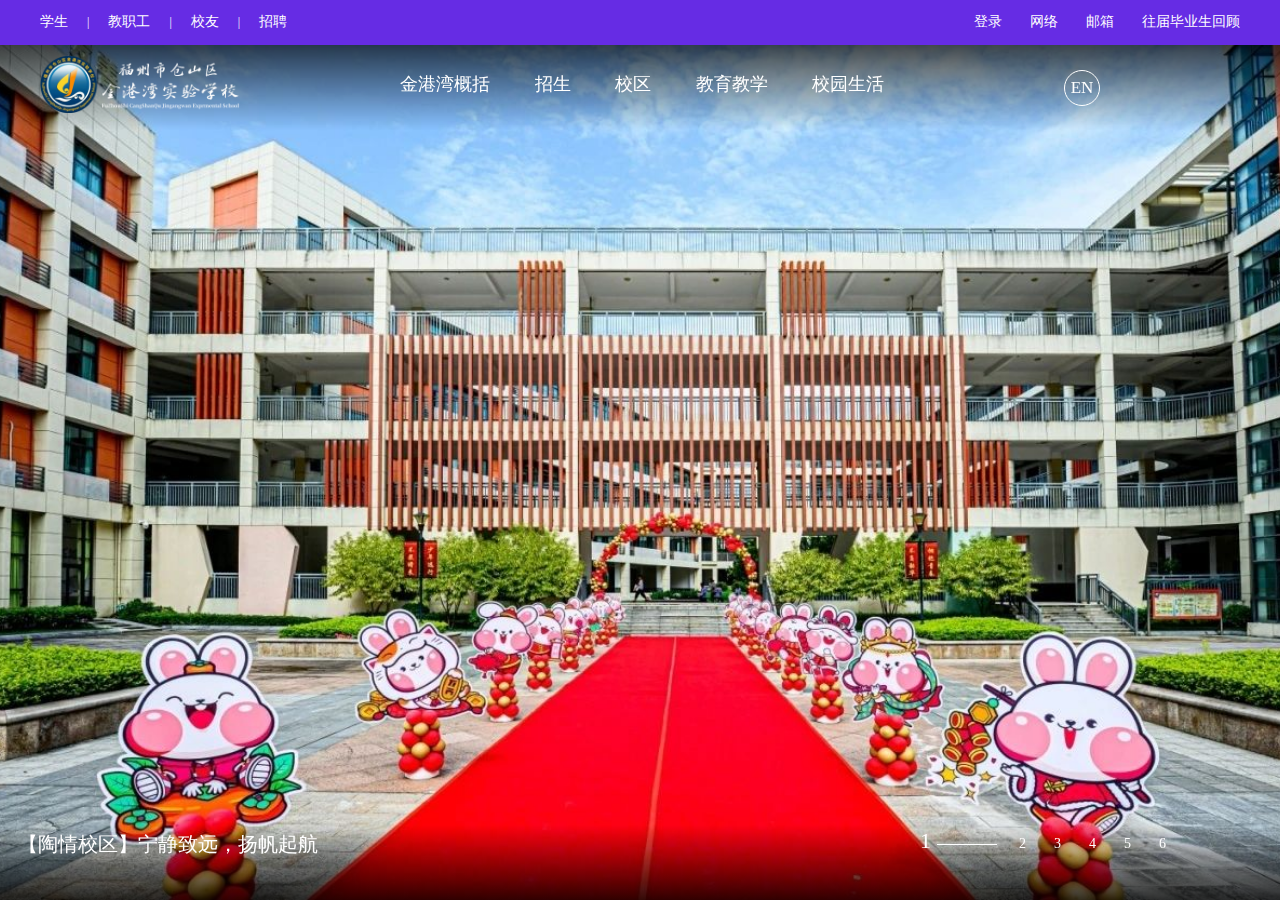
==== commit ffc94515: "Update index.html" ====
--- a/index.html
+++ b/index.html
@@ -525,57 +525,7 @@
             </div>
           </div>
         </div>
-        <div class="main_4">
-          <div class="block">
-            <div class="tr">
-              <div class="title">
-                <div class="title_text">校园·生活</div>
-                <a href="" class="more">
-                  <i></i>
-                  感受流光溢彩的青春
-                </a>
-              </div>
-            </div>
-            <div class="tl">
-              <div class="d1">
-                <div class="pic"></div>
-                <div class="h">艺术与文化</div>
-              </div>
-              <div class="d2">
-                <div class="pic"></div>
-                <div class="h">体育与健康</div>
-              </div>
-              <div class="d3">
-                <div class="pic"></div>
-                <div class="h">学生社团</div>
-              </div>
-            </div>
-            <div class="br">
-              <div class="d1">
-                <div class="pic"></div>
-                <div class="h">艺术与文化</div>
-              </div>
-              <div class="d2">
-                <div class="pic"></div>
-                <div class="h">体育与健康</div>
-              </div>
-              <div class="d3">
-                <div class="pic"></div>
-                <div class="h">学生社团</div>
-              </div>
-            </div>
-            <div class="bl">
-              <div class="slick">
-                <div>
-                  <a href=""><img src="images/main_4.6.jpg" alt="" /></a>
-                </div>
-                <div>
-                  <a href=""><img src="images/main_4.7.jpg" alt="" /></a>
-                </div>
-              </div>
-            </div>
-          </div>
-        </div>
+       
         <div class="main_5">
           <div class="block">
             <div class="l">
--- a/css/font.css
+++ b/css/font.css
@@ -0,0 +1,25 @@
+@font-face {
+  font-family: "iconfont"; /* Project id 2590866 */
+  src: url("//at.alicdn.com/t/font_2590866_fjvmf3mefag.woff2?t=1622865542924")
+      format("woff2"),
+    url("//at.alicdn.com/t/font_2590866_fjvmf3mefag.woff?t=1622865542924")
+      format("woff"),
+    url("//at.alicdn.com/t/font_2590866_fjvmf3mefag.ttf?t=1622865542924")
+      format("truetype");
+}
+
+.iconfont {
+  font-family: "iconfont" !important;
+  font-size: 16px;
+  font-style: normal;
+  -webkit-font-smoothing: antialiased;
+  -moz-osx-font-smoothing: grayscale;
+}
+
+.icon-youjiantou:before {
+  content: "\e666";
+}
+
+.icon-sousuo:before {
+  content: "\e63a";
+}
--- a/css/index.css
+++ b/css/index.css
@@ -0,0 +1,1180 @@
+html {
+  font-size: 1400;
+  height: 100%;
+}
+body {
+  display: flex;
+  font-size: 14px;
+  line-height: 1.6;
+  color: #333;
+  margin: auto;
+  width: 100%;
+  height: 100%;
+  overflow: hidden;
+}
+a {
+  text-decoration: none;
+}
+i,
+em,
+b,
+strong {
+  font-style: normal;
+  font-weight: normal;
+}
+
+/* 导航栏部分css */
+.body header {
+  position: fixed;
+  left: 0;
+  top: 0;
+  width: 100%;
+  z-index: 5;
+  transition: all 0.8s ease-out 0s;
+}
+.body_home {
+  width: 100%;
+  height: 100%;
+}
+.body header .d1,
+.body header .d2 {
+  display: flex;
+  justify-content: center;
+  width: 100%;
+}
+/* 导航栏上半部分 */
+.body header .d1 {
+  height: 45px;
+  line-height: 45px;
+  background-color: #662ce4;
+}
+.body_home header {
+  position: fixed;
+  top: 0%;
+  opacity: 1;
+}
+.d1 .d1_main,
+.d2 .d2_main {
+  display: flex;
+  justify-content: space-between;
+  width: 1400px;
+  margin: auto;
+  height: 100%;
+}
+
+.d1 .d1_main a {
+  display: inline-block;
+  color: #ffffff;
+  font-size: 14px;
+  cursor: pointer;
+  line-height: 1;
+  position: relative;
+}
+.star i {
+  font-size: 12px;
+  color: #ffffff;
+  margin: 0 16px;
+}
+.d1 .d1_main .end a {
+  margin-left: 25px;
+}
+.d1 .d1_main a::before {
+  content: "";
+  display: block;
+  margin-bottom: 5px;
+  border-top: 2px solid #fff;
+  transition: all 0.1s ease-out 0s;
+  transform: scaleX(0);
+}
+
+.d1 .d1_main a:hover::before {
+  transform: scaleX(1);
+}
+/* 导航栏上半部分结束 */
+/* 导航栏下半部分 */
+.d2 {
+  align-items: center;
+}
+.body_home .d2 {
+  background: linear-gradient(rgba(0, 0, 0, 0.7), rgba(0, 0, 0, 0));
+}
+.d2 .d2_main {
+  align-items: center;
+  position: relative;
+}
+.d2 .nav_logo {
+  display: flex;
+  align-items: center;
+  width: 200px;
+  height: 85px;
+}
+.d2 .nav_logo img {
+  width: 100%;
+  height: 65%;
+}
+.body .d2 .nav_main {
+  text-align: center;
+  font-size: 18px;
+}
+.d2 .nav_main a {
+  display: inline-block;
+  line-height: 1.6;
+  color: #fff;
+  margin: 0 25px;
+  padding-bottom: 3px;
+  position: relative;
+}
+.d2 .nav_main a::before {
+  content: "";
+  border-left: 2px solid #662ce4;
+  height: 18px;
+  transition: all 0.2s ease-out 0s;
+  transform: scaleY(0);
+  position: absolute;
+  left: 50%;
+  top: 92%;
+  transform-origin: center top;
+}
+.d2 .nav_main a:hover::before {
+  transform: scaleY(1.6);
+}
+.d2 .nav_main a::after {
+  content: "";
+  border-bottom: 2px solid #662ce4;
+  margin-top: 2px;
+  display: block;
+  width: 100%;
+  transition: all 0.2s ease-out 0s;
+  transform: scaleX(0);
+}
+.d2 .nav_main a:hover::after {
+  transform: scaleY(1);
+}
+.d2 .nav_tools {
+  display: flex;
+}
+.d2 .nav_sp {
+  width: 10px;
+  height: 80px;
+  background-color: #000;
+}
+.nav_tools div {
+  width: 34px;
+  height: 34px;
+  border: 1px solid #fff;
+  border-radius: 100%;
+  margin-left: 20px;
+  line-height: 32px;
+  text-align: center;
+  font-size: 18px;
+}
+.nav_tools .tools_sc a {
+  width: 100%;
+  height: 100%;
+  font-size: 23px;
+  color: #fff;
+  cursor: pointer;
+  line-height: 37px;
+  overflow: hidden;
+}
+.nav_tools .lang i {
+  color: #fff;
+  font-size: 17px;
+}
+.d2_main .menu {
+  display: none;
+  width: 24px;
+  height: 22px;
+  border-radius: 0%;
+  border: none;
+  margin-left: 15px;
+  cursor: pointer;
+  position: relative;
+}
+/* item star*/
+.nav_child .item {
+  display: flex;
+  justify-content: space-between;
+  width: 900px;
+  padding: 40px;
+  border-top: 1px solid #662ce4;
+  background: #fff url("../images/item_bg.png") no-repeat center bottom;
+  background-size: contain;
+  transition: all 0.3s ease-out 0s;
+  position: absolute;
+  top: 100%;
+  opacity: 0;
+  visibility: hidden;
+}
+.nav_child .item:nth-child(1) {
+  left: 0;
+}
+.nav_child .item:nth-child(2) {
+  left: 0;
+}
+.nav_child .item:nth-child(3) {
+  left: 72px;
+}
+.nav_child .item:nth-child(4) {
+  left: 120px;
+}
+.nav_child .item:nth-child(5) {
+  right: 0;
+}
+.nav_child .item:nth-child(6) {
+  right: 0;
+}
+.nav_child .item:nth-child(7) {
+  right: 0;
+}
+.item .item_l {
+  display: flex;
+  width: 45%;
+}
+.item .item_l .pic {
+  width: 142px;
+}
+.item_l .pic img {
+  width: 100%;
+  height: auto;
+}
+.item_l .txt {
+  font-size: 16px;
+  color: #662ce4;
+  padding-left: 30px;
+  line-height: 2.2;
+}
+.item .item_r {
+  width: 55%;
+}
+.item_r a {
+  display: inline-block;
+  width: 32%;
+  font-size: 18px;
+  color: #333;
+  margin-top: 10px;
+  line-height: 1.6;
+}
+.item_r a:hover {
+  color: #662ce4;
+}
+/* item over */
+/* banner star */
+.banner {
+  position: fixed;
+  top: 0;
+  left: 0;
+  width: 100%;
+  height: 100%;
+}
+.slick {
+  height: 100%;
+}
+
+.banner .slick-list {
+  height: 100%;
+}
+.slick-list .slick-track {
+  height: 100%;
+}
+.banner .d1 {
+  background-image: url("../images/banner_1.jpg");
+}
+.banner .d2 {
+  background-image: url("../images/banner_2.jpg");
+}
+.banner .d3 {
+  background-image: url("../images/banner_3.jpg");
+}
+.banner .d4 {
+  background-image: url("../images/banner_4.jpg");
+}
+.banner .d5 {
+  background-image: url("../images/banner_5.jpg");
+}
+.banner .d6 {
+  background-image: url("../images/banner_6.png");
+}
+.slick div {
+  background-size: cover;
+  background-position: center center;
+}
+.slick-dots {
+  position: absolute;
+  right: 100px;
+  bottom: 34px;
+}
+.slick-dots li {
+  display: inline-block;
+  margin: 0 8px;
+}
+.slick-dots li button {
+  background-color: rgba(0, 0, 0, 0);
+  border: 0;
+  color: #fff;
+  font-size: 14px;
+}
+.slick-dots .slick-active button {
+  font-size: 22px !important;
+}
+.slick-dots li::after {
+  content: "";
+  border-top: 1px solid #fff;
+  display: inline-block;
+  vertical-align: middle;
+  width: 0px;
+  transition: all 0.5s ease-out 0s;
+}
+.slick-dots .slick-active::after {
+  width: 60px;
+}
+.banner .slick a {
+  display: inline-block;
+  width: 100%;
+  height: 100%;
+}
+.slick-slide {
+  position: relative;
+}
+.slick-slide span {
+  width: 1000px;
+  padding-left: 0.4rem;
+  font-size: 30px;
+  color: #fff;
+  position: absolute;
+  left: 0;
+  bottom: 40px;
+  z-index: 2;
+}
+.slick-slide .banner_footer {
+  width: 100%;
+  height: 75px;
+  background: linear-gradient(to top, rgb(0, 0, 0, 0.8), rgb(0, 0, 0, 0));
+  position: absolute;
+  bottom: 0;
+}
+.slick i {
+  height: 60px;
+  width: 80px;
+  line-height: 60px;
+  text-align: center;
+  font-size: 24px;
+  color: #fff;
+  position: absolute;
+  bottom: 23px;
+  right: 20px;
+}
+/* banner end */
+/* body_main star */
+.body_main {
+  width: 100%;
+  height: 100%;
+  background-color: #fff;
+  transition: all 0.8s ease;
+  overflow-y: scroll;
+  z-index: 3;
+  position: fixed;
+  top: 100%;
+  left: 0;
+}
+.body_main header {
+  transition: all 0.5s ease;
+  opacity: 0;
+  position: fixed;
+  top: -100px;
+}
+.main_header .d2 {
+  background-color: #fff;
+}
+.main_header .d2 a {
+  color: #333;
+}
+.main_header .tools_sc,
+.main_header .lang {
+  border: 1px solid #333;
+}
+.main_header .lang i {
+  color: #333;
+}
+.body_main .nav_logo img:nth-child(2) {
+  display: none;
+}
+/* 时钟小按钮 */
+.body_main .more {
+  display: inline-block;
+  font-size: 14px;
+  color: #94070a;
+
+  line-height: 45px;
+}
+.more i {
+  width: 45px;
+  height: 45px;
+  float: left;
+  background: url("../images/more_i1.png") no-repeat;
+  background-size: cover;
+}
+.more i::before {
+  content: "";
+  width: 45px;
+  height: 45px;
+  float: left;
+  transition: all 0.2s ease-in-out;
+  opacity: 0;
+  background: url("../images/more_i2.png") no-repeat;
+  background-size: cover;
+}
+.more:hover i::before {
+  opacity: 1;
+}
+/* main_body star */
+.main_body .block {
+  width: 1400px;
+  margin: auto;
+  height: 100%;
+}
+.main_body .title_text {
+  font-size: 40px;
+  height: 1.3;
+  color: #333;
+}
+/* main_1 star */
+.main_1 {
+  padding: calc(5vw + 95px) 0 5vw;
+  background: #efebea;
+}
+.main_1 .title {
+  text-align: center;
+}
+.main_1 .content {
+  display: flex;
+  flex-direction: column;
+  margin-top: 45px;
+}
+.main_1 .content_top {
+  display: flex;
+  justify-content: space-between;
+}
+.main_1 .content_bottom {
+  display: flex;
+  justify-content: space-between;
+  margin-top: 20px;
+}
+.main_1 .top_left {
+  width: calc(50% - 10px);
+  padding-bottom: 28%;
+  overflow: hidden;
+  position: relative;
+}
+.main_1 .pic {
+  width: 100%;
+  height: 100%;
+  background: url("../images/main_1.1.jpg") no-repeat;
+  background-size: cover;
+  position: absolute;
+  left: 0;
+  top: 0;
+}
+.content_bottom .pic {
+  background: url("../images/main_1.2.jpg") no-repeat;
+  background-size: cover;
+}
+.main_1 .pic a {
+  display: block;
+  width: 100%;
+  height: 100%;
+}
+.pic .text {
+  position: absolute;
+  bottom: 0px;
+  font-size: 20px;
+  padding: 30px;
+  color: #fff;
+}
+.main_1 .top_right {
+  display: flex;
+  justify-content: space-between;
+  flex-wrap: wrap;
+  width: calc(50% - 10px);
+}
+.main_1 .item {
+  background: #fff;
+  box-shadow: 0 0 10px rgb(0 0 0 / 10%);
+  width: calc(50% - 10px);
+  cursor: pointer;
+  font-size: 16px;
+  line-height: 1.5;
+  position: relative;
+  border-bottom: 4px solid #662ce4;
+}
+.main_1 .item a {
+  display: block;
+}
+.main_1 .item .text {
+  color: #333;
+}
+.main_1 .item:nth-child(1) {
+  margin-bottom: 20px;
+  background: #fff url("../images/main_1_item_bg.png") no-repeat;
+  background-size: contain;
+}
+.main_1 .item:nth-child(2) {
+  margin-bottom: 20px;
+}
+.main_1 .item:nth-child(4) {
+  background: #fff url("../images/main_1_item_bg.png") no-repeat;
+  background-size: contain;
+}
+.main_1 .item .text {
+  padding: 40px 30px;
+}
+.main_1 .btns {
+  text-align: center;
+  margin-top: 30px;
+}
+.main_1 .btns a {
+  margin: 0 45px;
+}
+/* main_1 end */
+/* main_2 star */
+.main_2 {
+  padding-top: 120px;
+  padding-bottom: 120px;
+}
+.main_2 .block {
+  display: flex;
+  justify-content: space-between;
+  align-items: center;
+  position: relative;
+}
+.main_2 .title {
+  display: flex;
+  flex-direction: column;
+}
+.main_2 .title .title_text {
+  writing-mode: vertical-lr;
+}
+
+.main_2 .title a {
+  margin-top: 60px;
+  margin-left: 8px;
+  font-size: 14px;
+  writing-mode: vertical-lr;
+}
+.main_2 .title a i {
+  margin-bottom: 20px;
+}
+
+.main_2 .list {
+  flex: 1;
+  display: flex;
+  margin-left: 170px;
+}
+.main_2 .list .item {
+  flex: 1;
+  margin-left: 20px;
+  height: 600px;
+  color: #fff;
+  background-size: 100%;
+  background-position: center;
+  position: relative;
+  overflow: hidden;
+  cursor: pointer;
+  transition: all 0.8s ease-out 0s;
+  opacity: 0;
+}
+.main_2 .item a {
+  width: 100%;
+  height: 100%;
+}
+.main_2 .list .item:hover {
+  background-size: 110%;
+}
+.main_2 .list .item:nth-child(1) {
+  transform: translateY(80px);
+  background-image: url("../images/main_2.1.jpg");
+}
+.main_2 .list .item:nth-child(2) {
+  transform: translateY(-80px);
+  background-image: url("../images/main_2.2.jpg");
+}
+.main_2 .list .item:nth-child(3) {
+  transform: translateY(80px);
+  background-image: url("../images/main_2.3.jpg");
+}
+.main_2 .list .item:nth-child(4) {
+  transform: translateY(-80px);
+  background-image: url("../images/main_2.4.jpg");
+}
+
+.main_2 .tit,
+.main_2 .mo {
+  writing-mode: vertical-lr;
+}
+.main_2 .tit {
+  font-size: 24px;
+  position: absolute;
+  left: 30px;
+  top: 40px;
+}
+.main_2 .mo {
+  position: absolute;
+  right: 30px;
+  bottom: 0px;
+}
+.main_2 .mo::after {
+  content: "";
+  border-left: 1px solid #fff;
+  display: inline-block;
+  height: 40px;
+  margin-top: 8px;
+}
+/* main_2 end */
+/* main_3 star */
+.main_3 {
+  padding-top: 120px;
+  padding-bottom: 120px;
+  background-color: #efebea;
+}
+.main_3 .block .part1 {
+  position: relative;
+}
+.main_3 .slick img {
+  width: 100%;
+}
+.main_3 .part1 .title {
+  text-align: left;
+  padding: 50px 90px;
+}
+.main_3 .title .more i {
+  margin-right: 15px;
+}
+.main_3 .text {
+  box-sizing: border-box;
+  display: flex;
+  padding: 45px 55px;
+  background: #662ce4;
+  color: #fff;
+  width: 740px;
+  position: absolute;
+  right: 90px;
+  bottom: 0;
+}
+.main_3 .text .left {
+  width: 150px;
+  margin-right: 40px;
+  padding-bottom: 1px;
+}
+.main_3 .text img {
+  width: 100%;
+}
+.main_3 .text .right {
+  flex: 1;
+}
+.main_3 .text .h {
+  font-size: 20px;
+}
+.main_3 .text .h a {
+  color: #fff;
+}
+.main_3 .text .b {
+  margin-top: 15px;
+  line-height: 1.7;
+  text-align: left;
+  font-size: 14px;
+}
+.main_3 .part2 {
+  display: flex;
+  align-items: flex-start;
+  justify-content: space-between;
+  margin-top: 140px;
+}
+.main_3 .part2 .d {
+  display: flex;
+  flex-direction: column;
+  align-items: center;
+}
+.main_3 .part2 .d {
+  flex: 1;
+  text-align: center;
+  opacity: 0;
+  transition: all 1s ease-out 0s;
+}
+.main_3 .part2 .d:nth-child(1) {
+  margin-left: 10px;
+  flex-direction: column-reverse;
+  transform: translate(0, -80px);
+  order: 1;
+}
+.main_3 .part2 .d:nth-child(2) {
+  margin-right: 10px;
+  transform: translate(0, 80px);
+}
+.main_3 .part2 .pic {
+  overflow: hidden;
+  position: relative;
+}
+.main_3 .pic img {
+  width: 100%;
+  height: auto;
+}
+.main_3 .part2 .title {
+  padding-bottom: 100px;
+}
+/* main_3 end */
+/*main_4 star */
+.main_4 {
+  padding-top: 120px;
+  background: #382e2f;
+}
+.main_4 .block {
+  position: relative;
+  color: #fff;
+  height: 100%;
+  height: 1400px;
+}
+
+.main_4 .tr {
+  display: flex;
+  position: absolute;
+  right: 0;
+  bottom: 40%;
+  width: 55%;
+  align-items: center;
+  cursor: pointer;
+  justify-content: center;
+  color: #fff;
+  background: url("../images/main_4.1.jpg") center center no-repeat;
+  background-size: cover;
+  height: 65%;
+  transform: translate(0px, 50px);
+  opacity: 0;
+  transition: all 1s ease-out 0s;
+}
+.main_4 .tr .title {
+  text-align: center;
+}
+.main_4 .tr .title_text {
+  color: #fff;
+  margin-bottom: 10px;
+}
+.main_4 .tr a {
+  color: #fff;
+}
+.main_4 .tr a i {
+  background-image: url("../images/more_i3.png");
+  margin-right: 15px;
+}
+.main_4 .tl {
+  position: absolute;
+  bottom: 50%;
+  right: 50%;
+  left: 5%;
+  height: 42%;
+}
+.main_4 .tl > div,
+.main_4 .br > div {
+  position: absolute;
+  width: 50%;
+  height: 50%;
+  background-size: cover;
+  cursor: pointer;
+  display: flex;
+  align-items: center;
+  justify-content: center;
+  flex-direction: column;
+  transition: all 1s ease-out 0s;
+}
+.main_4 .d1 {
+  top: 0;
+  left: 0;
+  background-image: url("../images/main_4.2.jpg");
+  transform: translate(80px, 80px);
+  opacity: 0;
+}
+.main_4 .d2 {
+  top: 0;
+  right: 0;
+  background-image: url("../images/main_4.3.jpg");
+  transform: translate(80px, 80px);
+  opacity: 0;
+}
+.main_4 .d3 {
+  bottom: 0;
+  right: 0;
+  background-color: #9f9998;
+  transform: translate(80px, 80px);
+  opacity: 0;
+}
+
+.main_4 .h {
+  font-size: 24px;
+}
+.main_4 .br {
+  position: absolute;
+  top: 50%;
+  left: 50%;
+  right: 5%;
+  height: 42%;
+}
+.main_4 .br .d1 {
+  background-image: none;
+  background-color: #261819;
+  transform: translate(-80px, 80px);
+  opacity: 0;
+}
+.main_4 .br .d2 {
+  background-image: url("../images/main_4.4.jpg");
+  transform: translate(-80px, 80px);
+  opacity: 0;
+}
+.main_4 .br .d3 {
+  background-image: url("../images/main_4.5.jpg");
+  transform: translate(-80px, 80px);
+  opacity: 0;
+}
+.main_4 .bl {
+  position: absolute;
+  left: 0;
+  top: 50%;
+  width: 50%;
+  height: 42%;
+  color: #fff;
+  background-size: cover;
+  transform: translate(50px, 0px);
+  opacity: 0;
+  transition: all 1s ease-out 0s;
+}
+.main_4 .slick img {
+  width: 100%;
+  height: 100%;
+}
+/*main_4 end */
+/*main_5 star */
+.main_5 {
+  padding-top: 110px;
+  padding-bottom: 110px;
+  background: #eeebea;
+}
+.main_5 .block {
+  display: flex;
+  justify-content: space-between;
+}
+.main_5 .l {
+  display: flex;
+  flex-direction: column;
+  width: 40%;
+  transition: all 1s ease-out 0s;
+  transform: translateX(-50px);
+  opacity: 0;
+}
+.main_5 .r {
+  width: calc(60% - 30px);
+  transition: all 1s ease-out 0s;
+  transform: translateX(50px);
+  opacity: 0;
+}
+
+.main_5 .title {
+  display: flex;
+  justify-content: space-between;
+  align-items: center;
+}
+.main_5 .title_text {
+  cursor: pointer;
+  font-size: 32px;
+}
+.main_5 .now {
+  font-size: 40px;
+  color: #94070a;
+}
+.main_5 .title .dot {
+  font-size: 40px;
+}
+.main_5 .title .title_more {
+  cursor: pointer;
+  background: url("../images/main_5.1.png") center right no-repeat;
+  background-size: 54%;
+  font-size: 14px;
+  padding-right: 75px;
+  color: #333;
+  margin-top: 10px;
+  line-height: 27px;
+}
+.main_5 .l .main .list {
+  display: flex;
+  flex-direction: column;
+  justify-content: space-between;
+  margin-top: 30px;
+  background: #fff;
+  padding: 35px 40px;
+  border-bottom: 4px solid #94070a;
+  box-shadow: 0 0 10px rgb(0 0 0 / 10%);
+  height: 284px;
+  box-sizing: border-box;
+}
+.main_5 .main .item {
+  cursor: pointer;
+}
+.main_5 .main .text {
+  display: flex;
+  font-size: 16px;
+  white-space: nowrap;
+  overflow: hidden;
+  text-overflow: ellipsis;
+}
+.main_5 .main .date {
+  position: relative;
+  font-style: italic;
+  color: #9c888a;
+  font-size: 14px;
+}
+.main_5 .main .date::before {
+  content: "";
+  position: absolute;
+  left: 0;
+  top: 50%;
+  width: 100%;
+  border-top: 1px solid #eee;
+  transition: all 0.3s ease-out 0s;
+}
+.main_5 .main .date span {
+  background: #fff;
+  padding-right: 10px;
+  display: inline-block;
+  position: relative;
+}
+.main_5 .main .item:hover {
+  color: #94070a;
+}
+.main_5 .main .item:hover .date::before {
+  border-color: #94070a;
+}
+.main_5 .r .title_text {
+  font-size: 40px;
+}
+.main_5 .r .list {
+  margin-top: 30px;
+  border-bottom: 4px solid #94070a;
+}
+.main_5 .r .item {
+  display: flex;
+  height: 90px;
+  line-height: 89px;
+  background: #fff;
+  margin-top: 5px;
+  box-shadow: 0 0 10px rgb(0 0 0 / 10%);
+}
+.main_5 .r .pic {
+  width: 200px;
+  border-right: 1px solid #ebe6e5;
+  text-align: center;
+  height: 100%;
+  position: relative;
+  overflow: hidden;
+  background: #ebe6e5;
+}
+@keyframes cc {
+  0% {
+    transform: rotate(0);
+  }
+  100% {
+    transform: rotate(360deg);
+  }
+}
+.main_5 .r .pic::after {
+  content: "";
+  background: url("../images/main_5.2.png") center center no-repeat;
+  width: 110%;
+  position: absolute;
+  left: 50%;
+  top: 0;
+  margin-left: -55%;
+  padding-top: 110%;
+  animation: cc 20s linear 0s infinite;
+}
+.main_5 .r .item .pic span {
+  display: block;
+  height: 100%;
+  box-sizing: border-box;
+  border: 4px solid #fff;
+  font-size: 22px;
+  color: #a19896;
+  position: relative;
+  z-index: 1;
+}
+.main_5 .r .text {
+  width: 100%;
+  line-height: 1.3;
+  display: flex;
+  align-items: center;
+  padding: 0 20px;
+  height: 100%;
+  font-size: 16px;
+  white-space: normal;
+}
+/*main_5 end */
+/*main_6 star */
+.main_6 {
+  padding-top: 110px;
+  padding-bottom: 110px;
+}
+.main_6 .title {
+  text-align: center;
+}
+.main_6 .main {
+  display: flex;
+  justify-content: space-between;
+  margin-top: 45px;
+}
+.main_6 .main .item {
+  position: relative;
+  width: calc(50% - 15px);
+  height: calc(50% - 15px);
+  overflow: hidden;
+  cursor: pointer;
+  transition: all 0.8s ease-out 0s;
+  transform: translate(-100px, 0px);
+  opacity: 0;
+}
+.main_6 .main .item:nth-child(2) {
+  transition-delay: 0.3s;
+}
+.main_6 .main .item:nth-child(3) {
+  transition-delay: 0.6s;
+}
+.main_6 .main .item:nth-child(4) {
+  transition-delay: 0.3s;
+}
+.main_6 .main .item:nth-child(5) {
+  transition-delay: 0.6s;
+}
+.main_6 .main .item img {
+  width: 100%;
+  transform-origin: center center;
+  transition: all 0.5s ease-out 0s;
+}
+.main_6 .main img:hover {
+  transform: scale(1.05);
+}
+.main_6 .main .l {
+  flex: 1;
+  width: calc(50% - 10px);
+  margin-left: 0;
+  margin-right: 15px;
+}
+.main_6 .main .r {
+  flex: 1;
+  display: flex;
+  flex-direction: row;
+  justify-content: space-between;
+  flex-wrap: wrap;
+  align-content: space-between;
+}
+.main_6 .main .text {
+  color: #fff;
+  font-size: 18px;
+  padding: 25px 40px;
+  background: linear-gradient(rgba(0, 0, 0, 0), rgba(0, 0, 0, 0.7));
+  position: absolute;
+  left: 0;
+  bottom: 0;
+  right: 0;
+}
+.main_6 .r .text {
+  text-align: center;
+}
+.main_6 .footer {
+  text-align: center;
+  margin-top: 50px;
+}
+.main_6 .footer i {
+  margin-right: 15px;
+}
+/*main_6 end */
+/*main_7 star */
+.main_7 .title {
+  text-align: center;
+}
+.main_7 .main {
+  margin-top: 80px;
+  display: -ms-flexbox;
+  display: flex;
+  padding: 0 5%;
+}
+.main_7 .item {
+  flex: 1;
+  text-align: center;
+  transition: all 0.8s ease-out 0s;
+}
+.main_7 .text {
+  margin-top: 25px;
+  font-size: 18px;
+}
+/*main_7 end */
+/* main_body end */
+/* body_main end */
+/* body_footer start  */
+.main_footer {
+  background: #302a29;
+  color: #fff;
+  position: relative;
+}
+.footer_header {
+  width: 100%;
+  padding-bottom: 25px;
+  display: flex;
+  justify-content: center;
+  background: #94070a;
+  color: #fff;
+  margin-right: 100px;
+  padding-bottom: 10px;
+  overflow: hidden;
+  text-align: center;
+}
+.footer_header .inner a {
+  color: #fff;
+  font-size: 16px;
+  padding: 60px 0 0 0;
+  text-align: center;
+  width: 110px;
+  border-left: 1px solid rgba(255, 255, 255, 0.2);
+  display: inline-block;
+  white-space: nowrap;
+}
+.footer_body {
+  padding: 15px 0;
+  display: flex;
+  flex-direction: column;
+  align-items: center;
+}
+.footer_body .logo {
+  margin-bottom: 30px;
+  height: 60px;
+}
+.footer_body .logo img {
+  border: none;
+  vertical-align: middle;
+  max-width: 100%;
+  max-height: 100%;
+}
+.footer_body .info {
+  color: rgba(255, 255, 255, 0.1);
+  font-size: 12px;
+  width: 100%;
+  text-align: center;
+}
+.footer_body .info span {
+  margin: 0 20px;
+  color: #fff;
+  font-size: 14px;
+}
+.footer_body .info span a {
+  color: #fff;
+}
+/* body_footer end  */
+
+.showdiv {
+  transform: none !important;
+  opacity: 1 !important;
+}
--- a/css/ismedia.css
+++ b/css/ismedia.css
@@ -0,0 +1,486 @@
+html {
+  min-width: 320px;
+}
+@media screen and (max-width: 450px) {
+  .banner .slick .slick-slide span {
+    font-size: 16px;
+    width: 80%;
+  }
+  body .body_main .main_body .block {
+    margin: 0;
+  }
+  .main_1 .pic .text {
+    font-size: 15px;
+  }
+  .d2 .d2_main {
+    margin: 0;
+  }
+}
+@media screen and (max-width: 750px) {
+  .slick-dots {
+    display: none !important;
+  }
+  .slick .slick-slide span {
+    color: #fff;
+    font-size: 14px;
+    bottom: 15px;
+  }
+  .slick-slide .banner_footer {
+    height: 40px;
+  }
+  .slick i {
+    height: 50px;
+    bottom: 0px;
+  }
+}
+@media screen and (max-width: 850px) {
+  .body {
+    overflow-y: auto;
+  }
+  .main_1 .block .btns a {
+    margin: 0 20px;
+  }
+  .body_home {
+    height: 51vw;
+  }
+  .body_home .banner {
+    height: 51vw;
+    position: absolute;
+  }
+  .body_main {
+    position: absolute;
+    top: 51vw !important;
+    overflow: visible;
+  }
+  .main_1 .content_top {
+    flex-direction: column;
+  }
+  .body_main .main_1 {
+    padding: 36px 0;
+  }
+  .main_1 .top_right {
+    width: 100%;
+  }
+  .main_1 .top_left {
+    width: 100%;
+    padding-bottom: 58%;
+    margin-bottom: 15px;
+  }
+  .body_main .main_1 .block {
+    padding-left: 18px;
+    padding-right: 18px;
+  }
+  .main_1 .content_bottom {
+    flex-direction: column;
+  }
+  .main_1 .content_bottom .top_right {
+    margin-bottom: 15px;
+  }
+  .main_2 .block {
+    flex-direction: column;
+  }
+  .main_2 .title .title_text {
+    writing-mode: horizontal-tb;
+  }
+  .main_2 .title a {
+    writing-mode: horizontal-tb;
+    margin-top: 15px;
+  }
+  .main_2 .title a i {
+    margin-right: 8px;
+  }
+  .main_2 .block .list {
+    margin: 20px 0 0;
+    width: 100%;
+    flex-wrap: wrap;
+    justify-content: space-between;
+    flex: none;
+  }
+  .main_2 .block .list .item {
+    height: 80vw;
+    opacity: 1;
+    transform: none;
+    margin: 1px;
+    font-size: 18px;
+  }
+  .main_2 .block .tit {
+    left: 12px;
+    top: 12px;
+    max-height: 80%;
+    font-size: 18px;
+  }
+  .main_2 .mo {
+    right: 10px;
+    font-size: 14px;
+  }
+  .main_3 {
+    padding: 0;
+  }
+  .main_3 .block {
+    padding: 0;
+  }
+  .main_3 .part1 .text {
+    display: block;
+  }
+  .main_3 .part1 .text .left {
+    width: 100px;
+    margin-right: 20px;
+    margin-bottom: 20px;
+    float: left;
+  }
+  .main_3 .text .h {
+    font-size: 16px;
+  }
+  .main_3 .block .part2 {
+    flex-direction: column-reverse;
+    margin: 20px 20px 0 20px;
+  }
+  .main_3 .block .part2 .title {
+    padding-bottom: 10px;
+  }
+  .main_3 .block .part2 .d {
+    opacity: 1;
+    transform: none;
+  }
+  .main_3 .block .part2 .d {
+    margin: 0;
+  }
+  .main_4 {
+    padding: 30px 0;
+    background: #524443;
+  }
+  .body_main .main_4 .block {
+    position: relative;
+    height: auto;
+  }
+  .body_main .main_4 .block div {
+    opacity: 1;
+    transform: none;
+  }
+  .main_4 .h {
+    font-size: 16px;
+  }
+  .main_4 .tr {
+    position: static;
+    margin: auto;
+    width: 100%;
+    height: 80vw;
+    margin-bottom: 16px;
+    left: auto;
+    top: auto;
+  }
+  .main_4 .tl {
+    position: static;
+    margin: auto;
+    width: auto;
+    height: auto;
+    display: flex;
+    height: 30vw;
+  }
+  .main_4 .tl div,
+  .main_4 .br div {
+    position: relative;
+    left: auto;
+    top: auto;
+    margin: 0;
+    flex: 1;
+    width: auto;
+    height: auto;
+  }
+
+  .main_4 .br {
+    position: relative;
+    left: auto;
+    right: auto;
+    top: auto;
+    margin: auto;
+    opacity: 1;
+    transform: none;
+    width: auto;
+    height: auto;
+    display: flex;
+    height: 30vw;
+  }
+  .main_4 .bl {
+    position: relative;
+    left: auto;
+    top: auto;
+    margin: auto;
+    opacity: 1;
+    transform: none;
+    width: auto;
+    margin-top: 16px;
+  }
+  .body .main_5 {
+    padding-top: 20px;
+  }
+
+  .main_5 .block .title .dot,
+  .body_main .main_5 .block .title_text {
+    font-size: 16px;
+  }
+  .main_5 .block .now {
+    font-size: 20px !important;
+  }
+  .main_5 .r .text {
+    font-size: 14px;
+  }
+  .main_5 .block .l,
+  .main_5 .block .r {
+    margin-top: 10px;
+  }
+  .main_5 .r .list {
+    margin-top: 10px;
+  }
+  .main_6 {
+    padding: 20px 0;
+  }
+  .main_6 .main {
+    flex-direction: column;
+    margin: 0 15px;
+  }
+  .main_6 .main .item {
+    opacity: 1;
+    transform: none;
+  }
+
+  .main_6 .main .item {
+    width: calc(50% - 7.5px);
+    margin-bottom: 10px;
+  }
+  .main_6 .main .l {
+    width: 100%;
+  }
+  .main_6 .main .r .text {
+    font-size: 15px;
+  }
+  .main_6 .footer {
+    margin-top: 20px;
+  }
+  .main_7 .main {
+    margin-top: 20px;
+  }
+  .main_7 .main .item {
+    width: 50%;
+    flex: 0 1 auto;
+    margin: 20px 0;
+  }
+  .slick-dots {
+    display: none !important;
+  }
+  .main_footer {
+    line-height: normal;
+  }
+  .footer_header {
+    padding: 15px 15px 15px;
+  }
+  .nav_foot {
+    text-align: left;
+  }
+
+  .footer_header .inner a {
+    display: inline-block;
+    border: none;
+    padding: 0;
+    width: 22%;
+    text-align: left;
+    margin: 0;
+    font-size: 12px;
+  }
+  .explore {
+    transform: scale(0.6);
+  }
+}
+@media screen and (max-width: 1000px) {
+  /* 滚动条 */
+  body {
+    overflow: hidden;
+  }
+  /* 导航栏 */
+  .body header .d1,
+  .body header .d1,
+  .d2 .d2_main .nav_main,
+  .d2 .d2_main .nav_child,
+  .d2 .lang {
+    display: none;
+  }
+  .body header .d2 {
+    height: 60px;
+  }
+  .d2 .nav_logo {
+    width: 110px;
+    height: auto;
+  }
+  .body_main .d2 {
+    background-color: #94070a;
+  }
+  .body_main .nav_logo img:nth-child(1) {
+    display: none;
+  }
+  .body_main .nav_logo img:nth-child(2) {
+    display: inline-block;
+  }
+  .nav_tools div {
+    width: 24px;
+    height: 24px;
+    margin-left: 15px;
+    line-height: 24px;
+    font-size: 15px;
+  }
+  .nav_tools .tools_sc a {
+    font-size: 15px;
+    line-height: 28px;
+  }
+  .d2_main .nav_tools .menu {
+    display: block;
+  }
+  .menu i {
+    height: 2px;
+    background: #fff;
+    width: 26px;
+    border-radius: 1px;
+    position: absolute;
+    left: -2px;
+  }
+  .body_main .menu i {
+    background: #fff;
+  }
+  .body_main .tools_sc {
+    border: 1px solid #fff;
+  }
+  .body_main .tools_sc a {
+    color: #fff;
+  }
+  .menu i:nth-child(2) {
+    top: 10px;
+  }
+  .menu i:nth-child(3) {
+    top: 20px;
+  }
+  .body_main .main_body .block {
+    margin: 0 20px 0 20px;
+  }
+  .main_3 .part1 {
+    display: flex;
+    flex-direction: column;
+  }
+  .main_3 .part1 .pic {
+    order: 1;
+    height: auto;
+    overflow: hidden;
+  }
+  .main_3 .part1 .title {
+    text-align: center;
+    padding: 36px 0 20px;
+  }
+  .main_3 .block .part1 .text {
+    width: 100%;
+    position: static;
+    order: 2;
+  }
+  .main_5 {
+    padding-top: 60px;
+    padding-bottom: 60px;
+  }
+  .main_5 .block {
+    padding-left: 20px;
+    padding-right: 20px;
+    flex-direction: column;
+  }
+  .main_5 .block .l,
+  .main_5 .block .r {
+    width: 100%;
+    opacity: 1;
+    transform: none;
+  }
+  .main_5 .title {
+    text-align: center;
+    display: flex;
+    justify-content: space-between;
+    align-items: center;
+  }
+}
+@media screen and (max-width: 1200px) {
+  .d1 .d1_main,
+  .d2 .d2_main {
+    margin: 0 20px;
+  }
+  .d2 .d2_main .nav_main a {
+    margin: 0 10px;
+    font-size: 16px;
+  }
+  .d2_main .nav_child .item:nth-child(n) {
+    left: 0;
+  }
+  .nav_tools .menu {
+    display: none;
+  }
+  .pic .text {
+    font-size: 18px;
+    padding: 20px;
+  }
+  .main_1 .item .text {
+    padding: 15px 20px;
+  }
+  .main_1 .item:nth-child(1) {
+    margin-bottom: 10px;
+  }
+  .main_1 .item:nth-child(2) {
+    margin-bottom: 10px;
+  }
+  .main_2 {
+    padding-top: 60px;
+    padding-bottom: 60px;
+  }
+  .main_2 .list {
+    margin-left: 120px;
+  }
+  .main_body .title_text {
+    font-size: 28px;
+  }
+  .main_2 .title a {
+    margin-left: 0px;
+  }
+  .main_3 .part1 .text {
+    width: 600px;
+    padding: 40px;
+  }
+}
+@media screen and (max-width: 1300px) {
+  .main_3 .text {
+    width: 650px;
+  }
+  .main_5 .title_text {
+    font-size: 22px;
+  }
+  .main_5 .now,
+  .main_5 .title .dot,
+  .main_5 .r .title_text {
+    font-size: 28px;
+  }
+}
+@media screen and (max-width: 1500px) {
+  .d1 .d1_main,
+  .d2 .d2_main {
+    width: 100%;
+    margin: 0 40px;
+  }
+  .d2 .nav_main a {
+    margin: 0 20px;
+  }
+  .nav_child .item:nth-child(4) {
+    left: 72px;
+  }
+  .slick-slide span {
+    width: 600px;
+    padding-left: 0.2rem;
+    font-size: 20px;
+  }
+  .main_body .block {
+    width: auto;
+    margin: 0 40px;
+  }
+  .main_4 .block {
+    height: 100vw;
+  }
+}
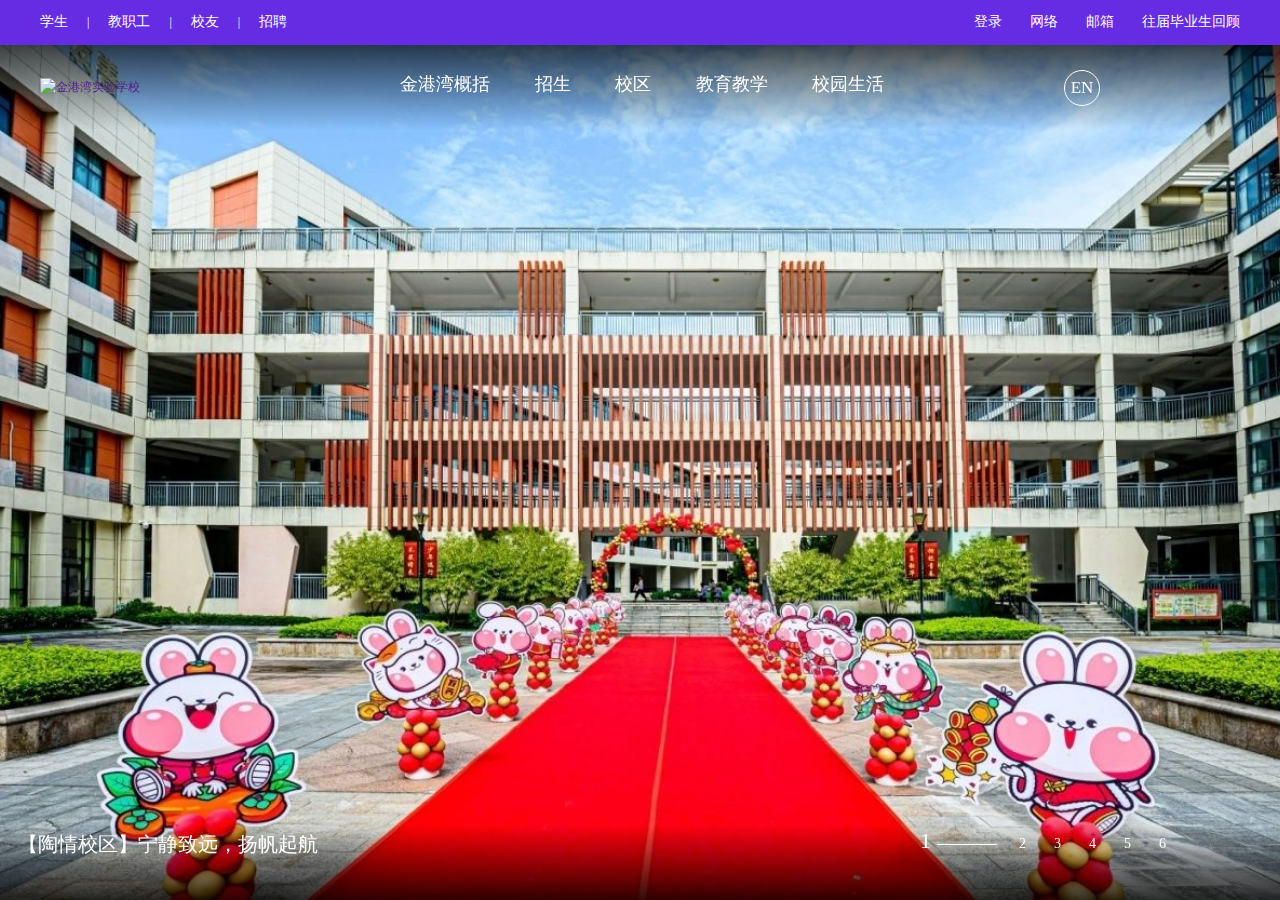
==== commit 4d2ccbf4: "Add files via upload" ====
--- a/index.html
+++ b/index.html
@@ -45,7 +45,7 @@
         <div class="d2">
           <div class="d2_main">
             <div class="nav_logo">
-              <a href=""><img src="images/logo.png" alt="金港湾实验学校" /></a>
+              <a href=""><img src="https://ice.frostsky.com/2023/08/26/9b90866eabfad810f5b698da284ee9b4.png" alt="金港湾实验学校" /></a>
             </div>
             <div class="nav_main">
               <a href="">金港湾概括</a>
@@ -525,7 +525,57 @@
             </div>
           </div>
         </div>
-       
+        <div class="main_4">
+          <div class="block">
+            <div class="tr">
+              <div class="title">
+                <div class="title_text">校园·生活</div>
+                <a href="" class="more">
+                  <i></i>
+                  感受流光溢彩的青春
+                </a>
+              </div>
+            </div>
+            <div class="tl">
+              <div class="d1">
+                <div class="pic"></div>
+                <div class="h">艺术与文化</div>
+              </div>
+              <div class="d2">
+                <div class="pic"></div>
+                <div class="h">体育与健康</div>
+              </div>
+              <div class="d3">
+                <div class="pic"></div>
+                <div class="h">学生社团</div>
+              </div>
+            </div>
+            <div class="br">
+              <div class="d1">
+                <div class="pic"></div>
+                <div class="h">艺术与文化</div>
+              </div>
+              <div class="d2">
+                <div class="pic"></div>
+                <div class="h">体育与健康</div>
+              </div>
+              <div class="d3">
+                <div class="pic"></div>
+                <div class="h">学生社团</div>
+              </div>
+            </div>
+            <div class="bl">
+              <div class="slick">
+                <div>
+                  <a href=""><img src="images/main_4.6.jpg" alt="" /></a>
+                </div>
+                <div>
+                  <a href=""><img src="images/main_4.7.jpg" alt="" /></a>
+                </div>
+              </div>
+            </div>
+          </div>
+        </div>
         <div class="main_5">
           <div class="block">
             <div class="l">
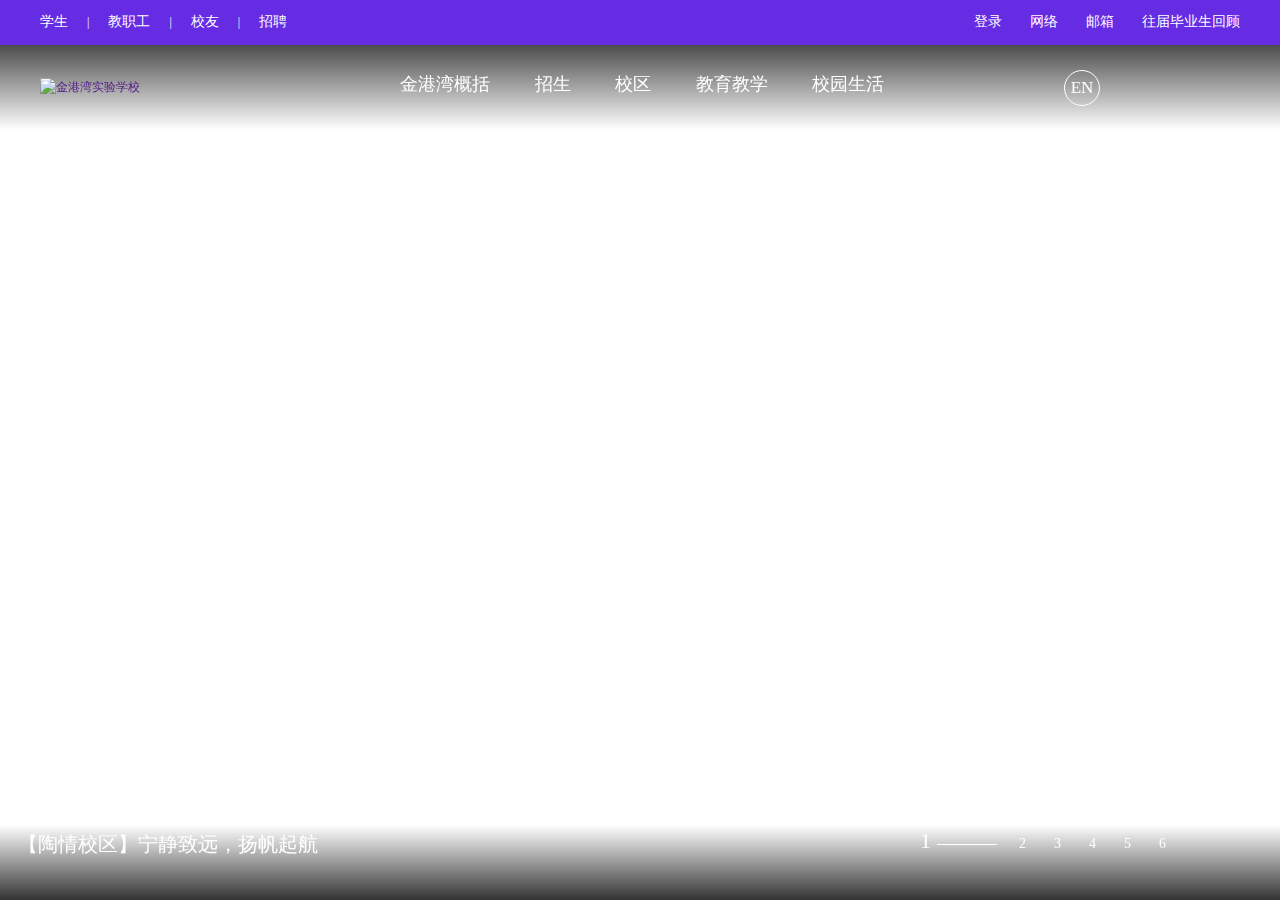
==== commit 38067341: "Update index.html" ====
--- a/index.html
+++ b/index.html
@@ -525,57 +525,7 @@
             </div>
           </div>
         </div>
-        <div class="main_4">
-          <div class="block">
-            <div class="tr">
-              <div class="title">
-                <div class="title_text">校园·生活</div>
-                <a href="" class="more">
-                  <i></i>
-                  感受流光溢彩的青春
-                </a>
-              </div>
-            </div>
-            <div class="tl">
-              <div class="d1">
-                <div class="pic"></div>
-                <div class="h">艺术与文化</div>
-              </div>
-              <div class="d2">
-                <div class="pic"></div>
-                <div class="h">体育与健康</div>
-              </div>
-              <div class="d3">
-                <div class="pic"></div>
-                <div class="h">学生社团</div>
-              </div>
-            </div>
-            <div class="br">
-              <div class="d1">
-                <div class="pic"></div>
-                <div class="h">艺术与文化</div>
-              </div>
-              <div class="d2">
-                <div class="pic"></div>
-                <div class="h">体育与健康</div>
-              </div>
-              <div class="d3">
-                <div class="pic"></div>
-                <div class="h">学生社团</div>
-              </div>
-            </div>
-            <div class="bl">
-              <div class="slick">
-                <div>
-                  <a href=""><img src="images/main_4.6.jpg" alt="" /></a>
-                </div>
-                <div>
-                  <a href=""><img src="images/main_4.7.jpg" alt="" /></a>
-                </div>
-              </div>
-            </div>
-          </div>
-        </div>
+       
         <div class="main_5">
           <div class="block">
             <div class="l">
--- a/css/index.css
+++ b/css/index.css
@@ -278,22 +278,22 @@
   height: 100%;
 }
 .banner .d1 {
-  background-image: url("../images/banner_1.jpg");
+  background-image: url("https://ice.frostsky.com/2023/08/26/ea359aeb06147d4e96967d854fdd2b1a.jpeg");
 }
 .banner .d2 {
-  background-image: url("../images/banner_2.jpg");
+  background-image: url("https://ice.frostsky.com/2023/08/26/9e5134dd87ed060d523382401405545f.png");
 }
 .banner .d3 {
-  background-image: url("../images/banner_3.jpg");
+  background-image: url("https://ice.frostsky.com/2023/08/26/146cdafbdca492802655a7038f3560d4.jpeg");
 }
 .banner .d4 {
-  background-image: url("../images/banner_4.jpg");
+  background-image: url("https://ice.frostsky.com/2023/08/26/221bf24af76642443382e8ec5780b219.jpeg");
 }
 .banner .d5 {
-  background-image: url("../images/banner_5.jpg");
+  background-image: url("https://ice.frostsky.com/2023/08/26/12c1640770032daae162a3dd1602d2de.jpeg");
 }
 .banner .d6 {
-  background-image: url("../images/banner_6.png");
+  background-image: url("https://ice.frostsky.com/2023/08/26/f162d980212e58809e1660c3b67229a5.png");
 }
 .slick div {
   background-size: cover;
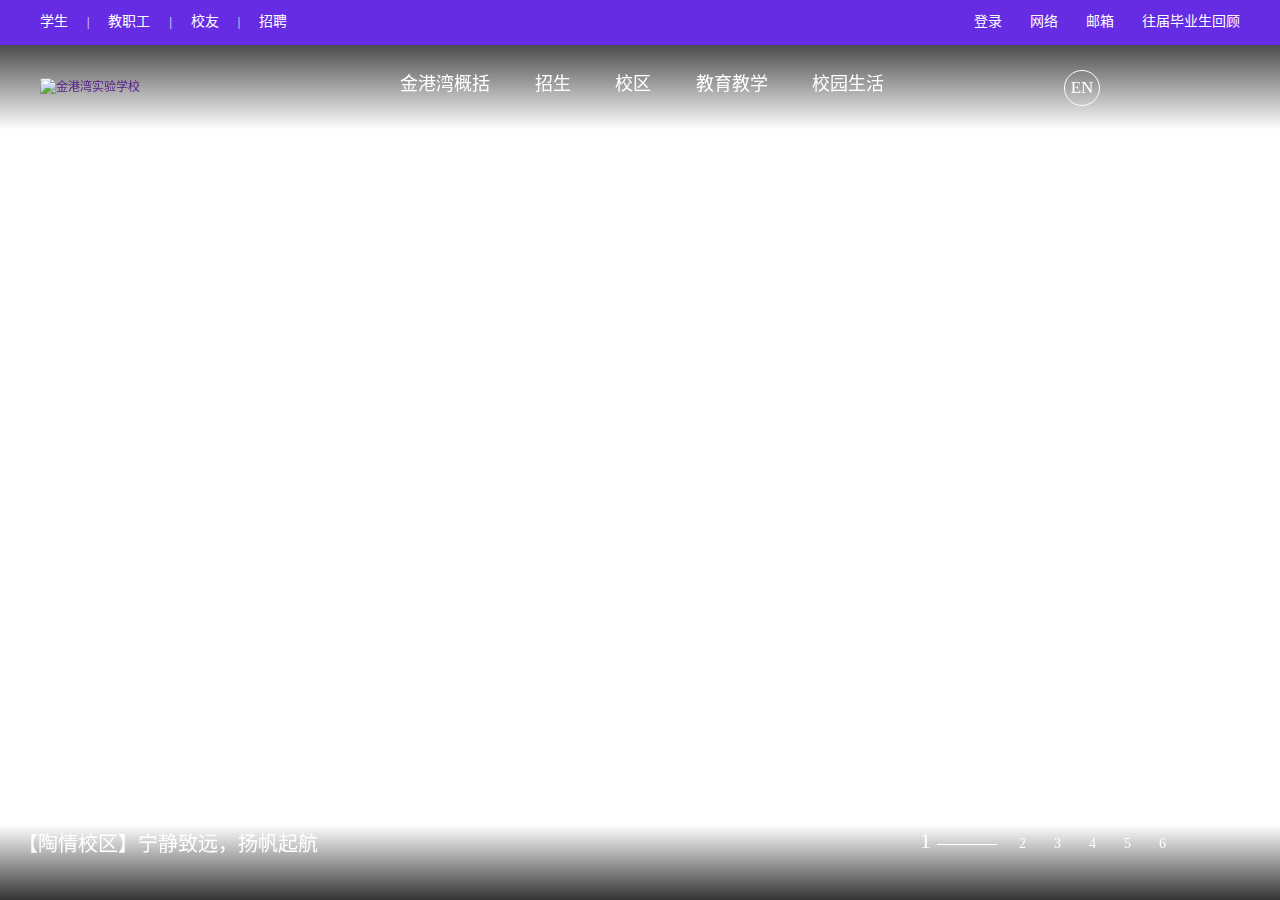
==== commit ffceb9c2: "Add files via upload" ====
--- a/index.html
+++ b/index.html
@@ -1,5 +1,5 @@
 <!DOCTYPE html>
-<html lang="en">
+<html lang="zh-cn">
   <head>
     <meta charset="UTF-8" />
     <meta http-equiv="X-UA-Compatible" content="IE=edge" />
@@ -90,7 +90,10 @@
                     <img src="images/item_2.jpg" alt="" />
                   </div>
                   <div class="txt">
-                    Text
+                    云天收夏色，<br>
+                    木叶动秋生。<br>
+                    最美开学季，<br>
+                    追梦新征程。
                   </div>
                 </div>
                 <div class="item_r">
@@ -133,10 +136,7 @@
                     <img src="images/item_7.jpg" alt="" />
                   </div>
                   <div class="txt">
-                    秋冬春夏，<br />
-                    伴随着四时的运行，<br />
-                    青春和燕园融为一体，<br />
-                    北大成为永恒。
+                    test
                   </div>
                 </div>
                 <div class="item_r">
@@ -145,7 +145,6 @@
                   <a href="">艺术生活</a>
                   <a href="">体育健康</a>
                   <a href="">社团活动</a>
-                  <a href="">管理服务</a>
                   <a href="">校历</a>
                 </div>
               </div>
@@ -234,8 +233,8 @@
             <div class="d2_main">
               <div class="nav_logo">
                 <a href="">
-                  <img src="images/logo_2.png" alt="金港湾实验学校" />
-                  <img src="images/logo.png" alt="金港湾实验学校" />
+                  <img src="https://ice.frostsky.com/2023/08/28/41e1f19bdf370a00b94f2c5ddcb162eb.png" alt="金港湾实验学校" />
+                  <img src="https://ice.frostsky.com/2023/08/26/9b90866eabfad810f5b698da284ee9b4.png" alt="金港湾实验学校" />
                 </a>
               </div>
               <div class="nav_main">
@@ -324,10 +323,7 @@
                       <img src="images/item_7.jpg" alt="" />
                     </div>
                     <div class="txt">
-                      秋冬春夏，<br />
-                      伴随着四时的运行，<br />
-                      青春和燕园融为一体，<br />
-                      北大成为永恒。
+                      test
                     </div>
                   </div>
                   <div class="item_r">
@@ -336,7 +332,6 @@
                     <a href="">艺术生活</a>
                     <a href="">体育健康</a>
                     <a href="">社团活动</a>
-                    <a href="">管理服务</a>
                     <a href="">校历</a>
                   </div>
                 </div>
@@ -355,22 +350,22 @@
               <div class="content_top">
                 <div class="top_left">
                   <div class="pic">
-                    <a href=""></a>
-                    <div class="text">庆祝建党百年暨党史学习教育专题网站</div>
+                    <a href="https://mp.weixin.qq.com/s/EDXRFWGR8Fn65kkwwMS8TA"></a>
+                    <div class="text">奋进新征程 永远跟党走</div>
                   </div>
                 </div>
                 <div class="top_right">
                   <div class="item">
                     <a href="">
                       <div class="text">
-                        test
-                      </div>
-                    </a>
-                  </div>
-                  <div class="item">
-                    <a href="">
-                      <div class="text">
-                        test
+                        【陶情】奋楫扬帆 乘风破浪
+                      </div>
+                    </a>
+                  </div>
+                  <div class="item">
+                    <a href="">
+                      <div class="text">
+                        【陶情】格物致知 融创陶情
                       </div>
                     </a>
                   </div>
@@ -455,12 +450,12 @@
             </div>
             <div class="list">
               <div class="item">
-                <div class="tit">金港湾社区</div>
+                <div class="tit">金港湾论坛（创建中）</div>
                 <div class="mo">立即访问</div>
                 <a href=""></a>
               </div>
               <div class="item">
-                <div class="tit">往届毕业生回顾</div>
+                <div class="tit">往届毕业生回顾（创建中）</div>
                 <div class="mo">立即访问</div>
                 <a href=""></a>
               </div>
@@ -596,11 +591,11 @@
        
         <div class="footer_body">
           <div class="logo">
-            <img src="images/logo.png" alt="" />
+            <img src="https://ice.frostsky.com/2023/08/26/9b90866eabfad810f5b698da284ee9b4.png" alt="金港湾实验学校" />
           </div>
           <div class="info">
             <span>
-              <a href="">地址：福建省福州市仓山区</a>
+              <a href="">地址：福建省福州市仓山区金山飞凤北金港路</a>
             </span>
             |
             <span>
